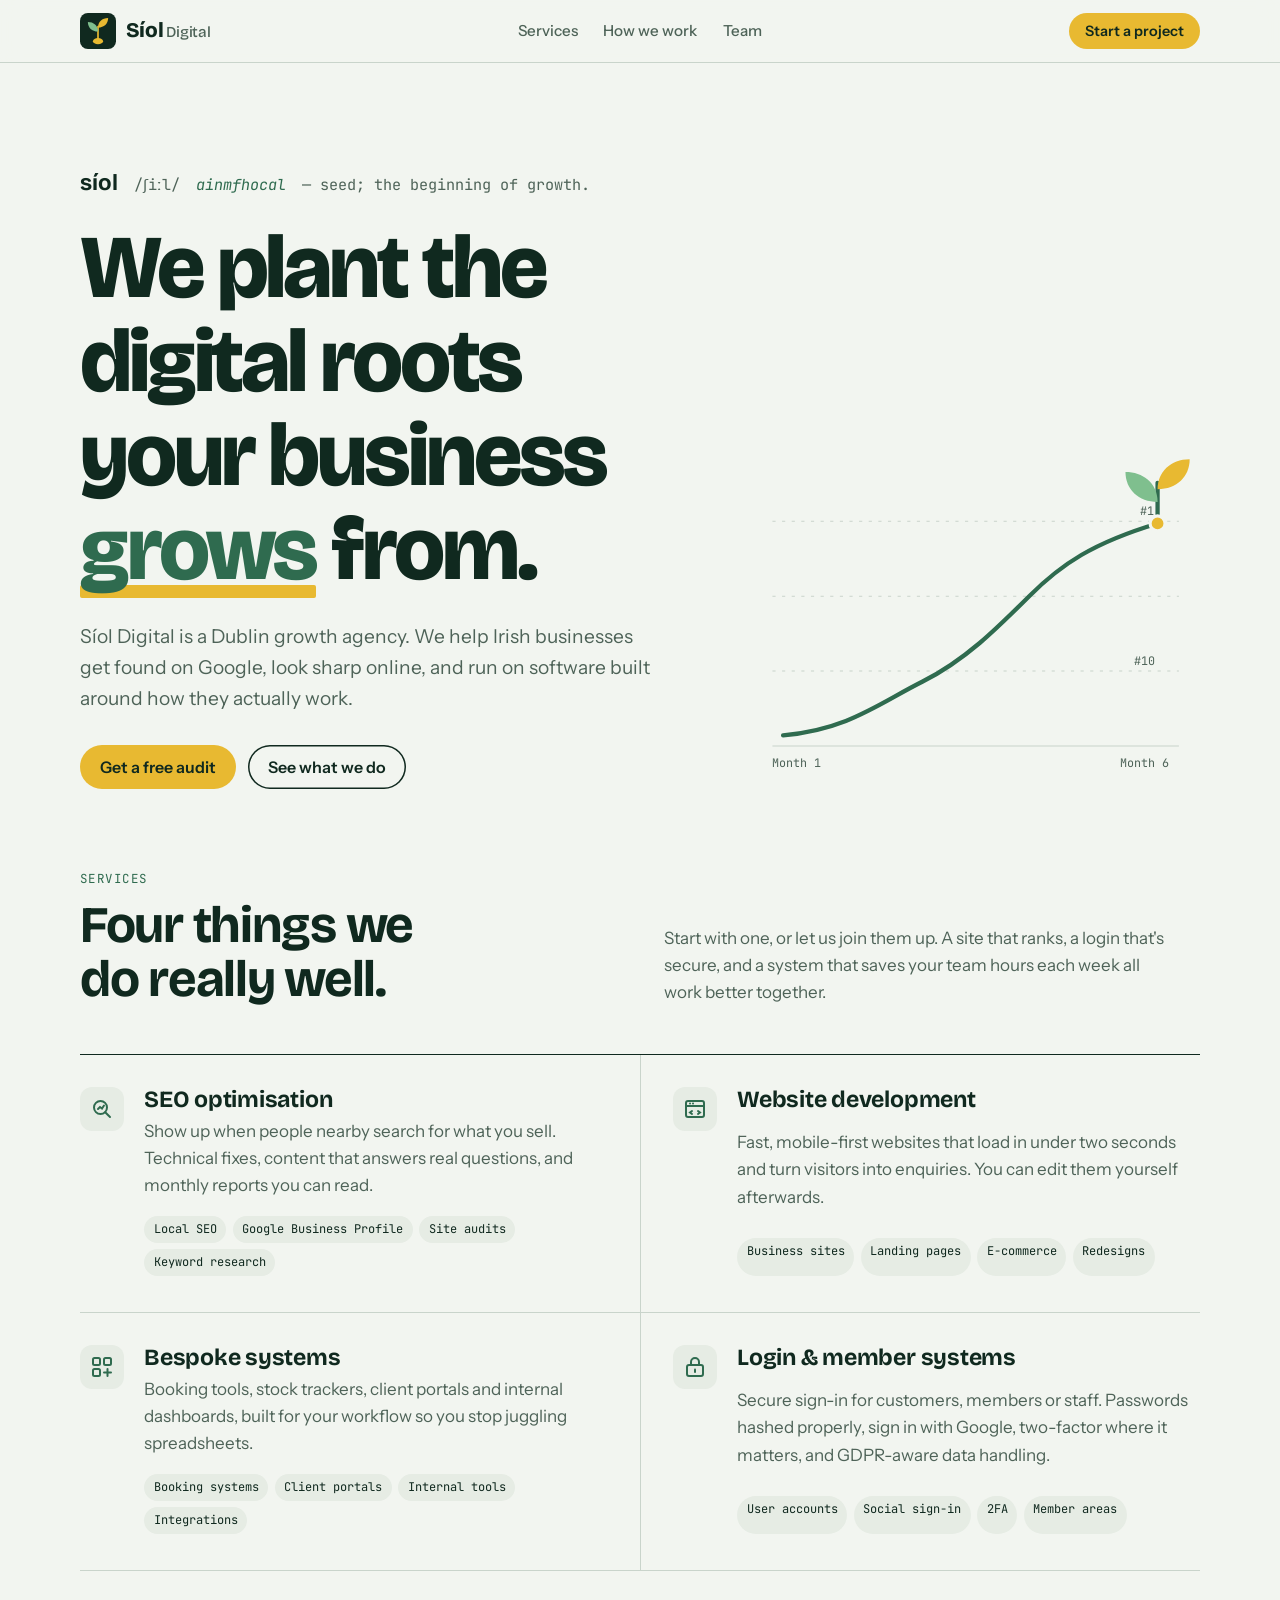
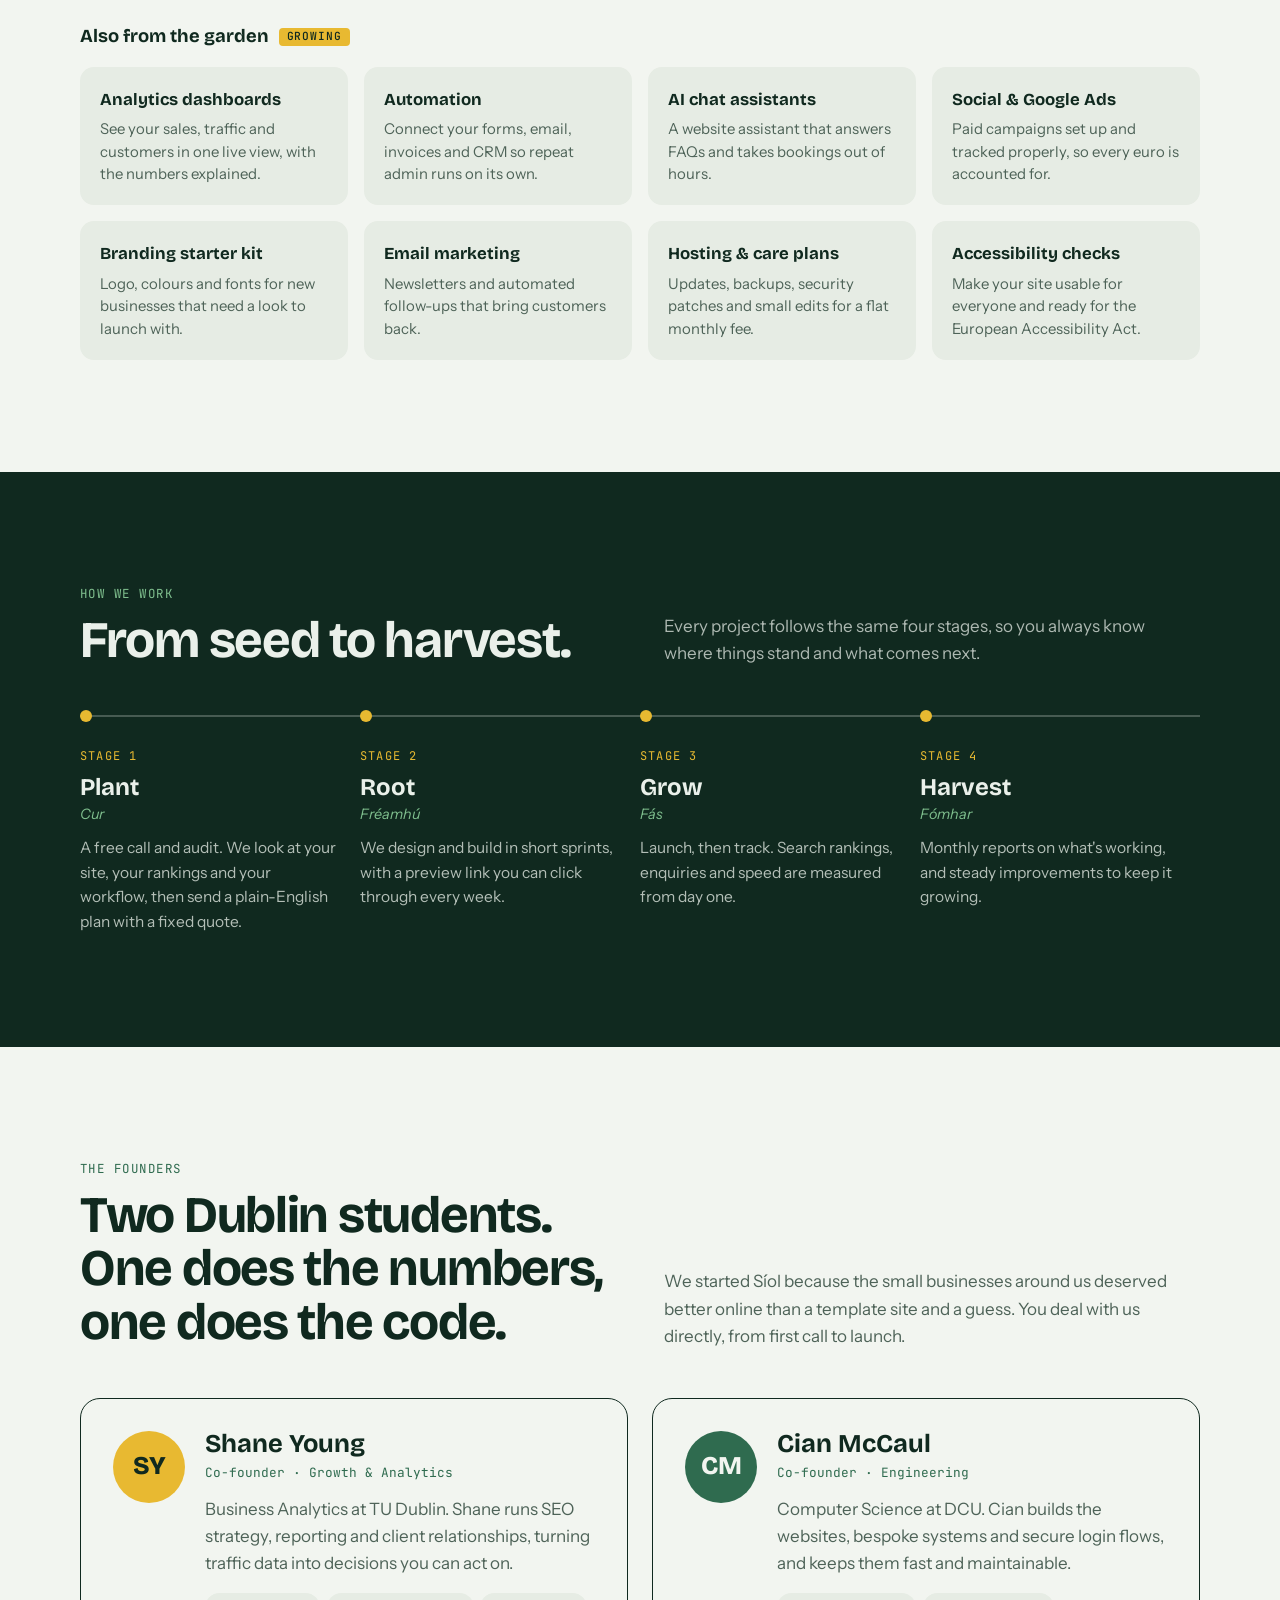
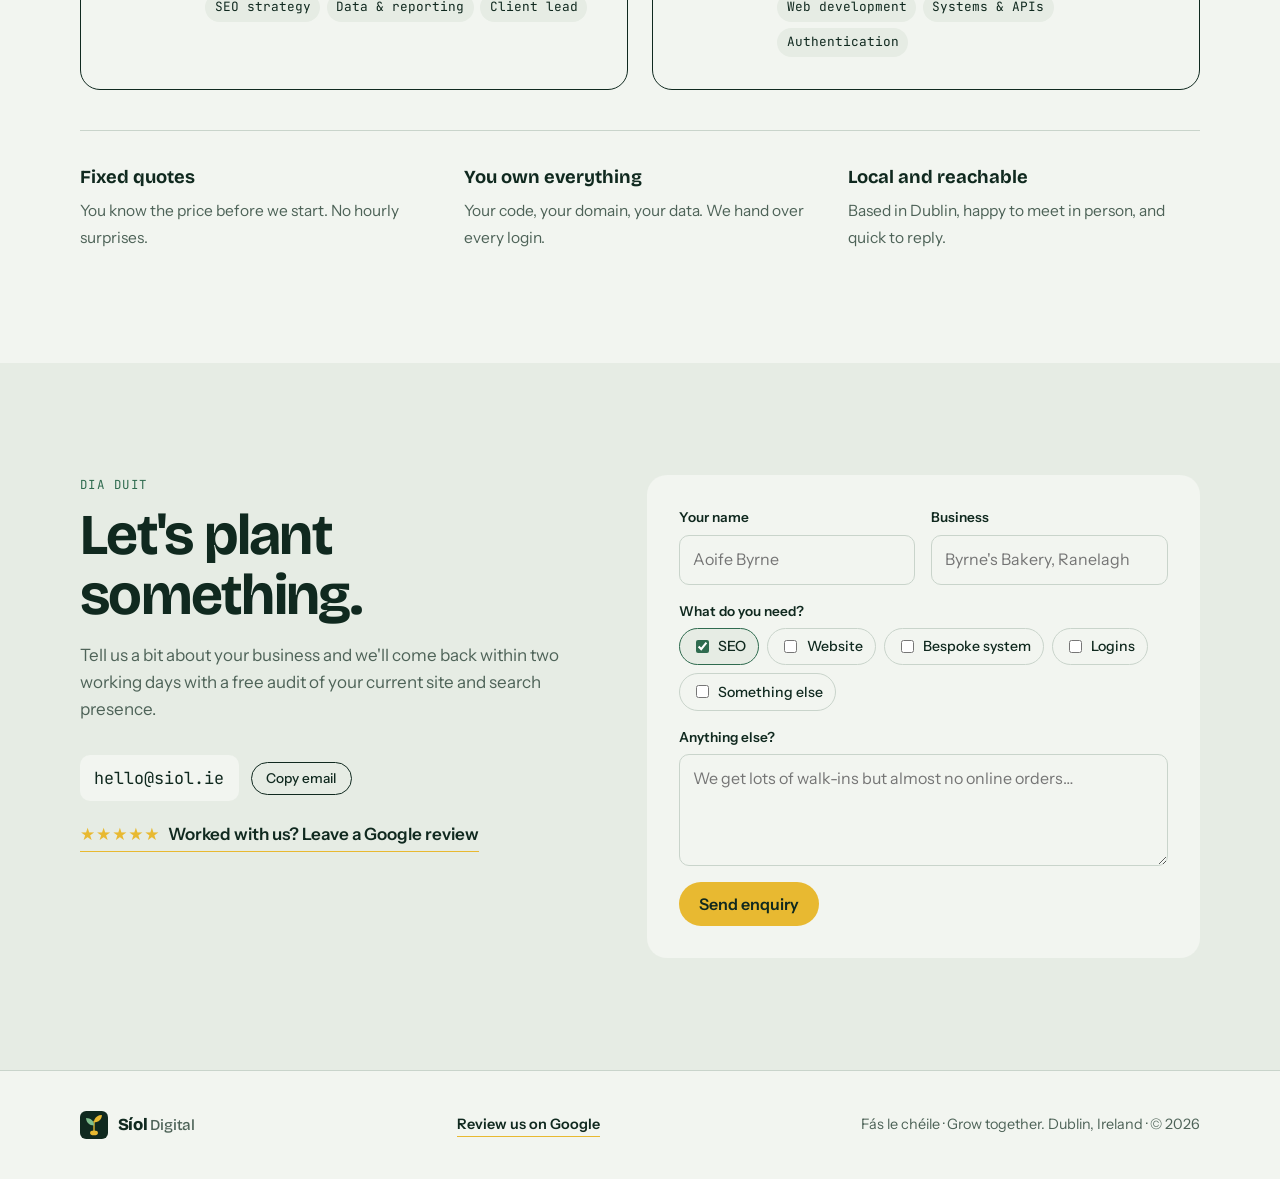
==== index.html @ 613a1ec6 "Add Google review links to contact section and footer Co-Authored-By: Claude Opus 5.5 <noreply@anthr" ====
<!doctype html>
<html lang="en-IE">
<head>
  <meta charset="utf-8">
  <meta name="viewport" content="width=device-width, initial-scale=1, viewport-fit=cover">
  <title>Síol Digital</title>
  <meta name="description" content="Síol Digital: a Dublin digital growth agency for SEO, websites, bespoke systems and secure logins.">
  <link rel="icon" href="images/logo.svg" type="image/svg+xml">
  <link rel="preconnect" href="https://fonts.googleapis.com">
  <link rel="preconnect" href="https://fonts.gstatic.com" crossorigin>
  <link rel="stylesheet" href="https://fonts.googleapis.com/css2?family=Bricolage+Grotesque:opsz,wght@12..96,500;12..96,700;12..96,800&family=Instrument+Sans:wght@400;500;600&family=JetBrains+Mono:wght@400;500&display=swap">
  <link rel="stylesheet" href="styles.css">
</head>
<body>

<svg width="0" height="0" style="position:absolute" aria-hidden="true">
  <defs>
    <symbol id="logo" viewBox="0 0 64 64">
      <rect width="64" height="64" rx="14" fill="#10291F"/>
      <ellipse cx="32" cy="50" rx="9" ry="5.5" fill="#E8B931"/>
      <path d="M32 47 V24" stroke="#E8B931" stroke-width="3" stroke-linecap="round" fill="none"/>
      <path d="M32 33 C21 33 14 26 14 16 C24 16 32 22 32 33 Z" fill="#7FBF8E"/>
      <path d="M32 26 C32 16 39 9 50 9 C50 19 43 26 32 26 Z" fill="#E8B931"/>
    </symbol>
  </defs>
</svg>

<header class="top">
  <div class="wrap nav">
    <a class="brand" href="#top" aria-label="Síol Digital home">
      <svg aria-hidden="true"><use href="#logo"/></svg>
      <span>Síol<small>Digital</small></span>
    </a>
    <ul>
      <li><a href="#services">Services</a></li>
      <li><a href="#process">How we work</a></li>
      <li><a href="#team">Team</a></li>
    </ul>
    <a class="btn btn-gorse" href="#contact">Start a project</a>
  </div>
</header>

<main id="top">
  <section class="hero">
    <div class="wrap hero-grid">
      <div>
        <div class="entry"><b>síol</b><span>/ʃiːl/</span><i>ainmfhocal</i><span>— seed; the beginning of growth.</span></div>
        <h1>We plant the digital roots your business <em>grows</em> from.</h1>
        <p class="lede">Síol Digital is a Dublin growth agency. We help Irish businesses get found on Google, look sharp online, and run on software built around how they actually work.</p>
        <div class="ctas">
          <a class="btn btn-gorse" href="#contact">Get a free audit</a>
          <a class="btn btn-ghost" href="#services">See what we do</a>
        </div>
      </div>
      <svg class="sprout" viewBox="0 0 420 340" role="img" aria-label="A seedling growing out of a rising search-ranking line">
        <g stroke="var(--line)" stroke-width="1">
          <line x1="20" y1="300" x2="400" y2="300"/>
          <line x1="20" y1="230" x2="400" y2="230" stroke-dasharray="3 6"/>
          <line x1="20" y1="160" x2="400" y2="160" stroke-dasharray="3 6"/>
          <line x1="20" y1="90" x2="400" y2="90" stroke-dasharray="3 6"/>
        </g>
        <g font-family="JetBrains Mono, monospace" font-size="11" fill="var(--muted)">
          <text x="20" y="320">Month 1</text>
          <text x="345" y="320">Month 6</text>
          <text x="364" y="84">#1</text>
          <text x="358" y="224">#10</text>
        </g>
        <path class="grow" d="M30 290 C 90 285, 120 260, 160 240 S 230 190, 260 160 S 320 110, 380 92" fill="none" stroke="var(--moss)" stroke-width="4" stroke-linecap="round"/>
        <g transform="translate(380 92)">
          <path d="M0 0 V-38" stroke="var(--moss)" stroke-width="4" stroke-linecap="round"/>
          <path d="M0 -20 C-18 -20 -30 -32 -30 -48 C-14 -48 0 -38 0 -20 Z" fill="var(--leaf)"/>
          <path d="M0 -32 C0 -48 12 -60 30 -60 C30 -44 18 -32 0 -32 Z" fill="var(--gorse)"/>
          <circle r="7" fill="var(--gorse)" stroke="var(--bg)" stroke-width="3"/>
        </g>
      </svg>
    </div>
  </section>

  <section id="services" style="padding-top:0">
    <div class="wrap">
      <div class="section-head">
        <div>
          <div class="eyebrow">Services</div>
          <h2>Four things we do really well.</h2>
        </div>
        <p>Start with one, or let us join them up. A site that ranks, a login that's secure, and a system that saves your team hours each week all work better together.</p>
      </div>

      <div class="core">
        <article class="svc">
          <div class="ico"><svg viewBox="0 0 24 24" fill="none" stroke="currentColor" stroke-width="2" stroke-linecap="round"><circle cx="10.5" cy="10.5" r="6.5"/><path d="M20 20l-4.8-4.8"/><path d="M8 12l2-2 2 1.5 2-3"/></svg></div>
          <h3>SEO optimisation</h3>
          <p>Show up when people nearby search for what you sell. Technical fixes, content that answers real questions, and monthly reports you can read.</p>
          <ul><li>Local SEO</li><li>Google Business Profile</li><li>Site audits</li><li>Keyword research</li></ul>
        </article>
        <article class="svc">
          <div class="ico"><svg viewBox="0 0 24 24" fill="none" stroke="currentColor" stroke-width="2" stroke-linecap="round"><rect x="3" y="4" width="18" height="16" rx="2"/><path d="M3 9h18M7 6.5h.01M10 6.5h.01"/><path d="M9 14l-2 1.5L9 17M15 14l2 1.5-2 1.5"/></svg></div>
          <h3>Website development</h3>
          <p>Fast, mobile-first websites that load in under two seconds and turn visitors into enquiries. You can edit them yourself afterwards.</p>
          <ul><li>Business sites</li><li>Landing pages</li><li>E-commerce</li><li>Redesigns</li></ul>
        </article>
        <article class="svc">
          <div class="ico"><svg viewBox="0 0 24 24" fill="none" stroke="currentColor" stroke-width="2" stroke-linecap="round"><rect x="3" y="3" width="7" height="7" rx="1.5"/><rect x="14" y="3" width="7" height="7" rx="1.5"/><rect x="3" y="14" width="7" height="7" rx="1.5"/><path d="M17.5 14v7M14 17.5h7"/></svg></div>
          <h3>Bespoke systems</h3>
          <p>Booking tools, stock trackers, client portals and internal dashboards, built for your workflow so you stop juggling spreadsheets.</p>
          <ul><li>Booking systems</li><li>Client portals</li><li>Internal tools</li><li>Integrations</li></ul>
        </article>
        <article class="svc">
          <div class="ico"><svg viewBox="0 0 24 24" fill="none" stroke="currentColor" stroke-width="2" stroke-linecap="round"><rect x="4" y="10" width="16" height="11" rx="2"/><path d="M8 10V7a4 4 0 0 1 8 0v3"/><path d="M12 14.5v2.5"/></svg></div>
          <h3>Login &amp; member systems</h3>
          <p>Secure sign-in for customers, members or staff. Passwords hashed properly, sign in with Google, two-factor where it matters, and GDPR-aware data handling.</p>
          <ul><li>User accounts</li><li>Social sign-in</li><li>2FA</li><li>Member areas</li></ul>
        </article>
      </div>

      <div class="extras">
        <h3>Also from the garden <span class="tag">Growing</span></h3>
        <div class="extra-grid">
          <div class="extra"><b>Analytics dashboards</b><span>See your sales, traffic and customers in one live view, with the numbers explained.</span></div>
          <div class="extra"><b>Automation</b><span>Connect your forms, email, invoices and CRM so repeat admin runs on its own.</span></div>
          <div class="extra"><b>AI chat assistants</b><span>A website assistant that answers FAQs and takes bookings out of hours.</span></div>
          <div class="extra"><b>Social &amp; Google Ads</b><span>Paid campaigns set up and tracked properly, so every euro is accounted for.</span></div>
          <div class="extra"><b>Branding starter kit</b><span>Logo, colours and fonts for new businesses that need a look to launch with.</span></div>
          <div class="extra"><b>Email marketing</b><span>Newsletters and automated follow-ups that bring customers back.</span></div>
          <div class="extra"><b>Hosting &amp; care plans</b><span>Updates, backups, security patches and small edits for a flat monthly fee.</span></div>
          <div class="extra"><b>Accessibility checks</b><span>Make your site usable for everyone and ready for the European Accessibility Act.</span></div>
        </div>
      </div>
    </div>
  </section>

  <section id="process" class="band">
    <div class="wrap">
      <div class="section-head">
        <div>
          <div class="eyebrow">How we work</div>
          <h2>From seed to harvest.</h2>
        </div>
        <p>Every project follows the same four stages, so you always know where things stand and what comes next.</p>
      </div>
      <div class="steps">
        <div class="step"><span class="stage">Stage 1</span><h3>Plant</h3><span class="ga">Cur</span><p>A free call and audit. We look at your site, your rankings and your workflow, then send a plain-English plan with a fixed quote.</p></div>
        <div class="step"><span class="stage">Stage 2</span><h3>Root</h3><span class="ga">Fréamhú</span><p>We design and build in short sprints, with a preview link you can click through every week.</p></div>
        <div class="step"><span class="stage">Stage 3</span><h3>Grow</h3><span class="ga">Fás</span><p>Launch, then track. Search rankings, enquiries and speed are measured from day one.</p></div>
        <div class="step"><span class="stage">Stage 4</span><h3>Harvest</h3><span class="ga">Fómhar</span><p>Monthly reports on what's working, and steady improvements to keep it growing.</p></div>
      </div>
    </div>
  </section>

  <section id="team">
    <div class="wrap">
      <div class="section-head">
        <div>
          <div class="eyebrow">The founders</div>
          <h2>Two Dublin students. One does the numbers, one does the code.</h2>
        </div>
        <p>We started Síol because the small businesses around us deserved better online than a template site and a guess. You deal with us directly, from first call to launch.</p>
      </div>
      <div class="team">
        <article class="person">
          <div class="avatar" aria-hidden="true">SY</div>
          <div>
            <h3>Shane Young</h3>
            <div class="role">Co-founder · Growth &amp; Analytics</div>
            <p>Business Analytics at TU Dublin. Shane runs SEO strategy, reporting and client relationships, turning traffic data into decisions you can act on.</p>
            <ul><li>SEO strategy</li><li>Data &amp; reporting</li><li>Client lead</li></ul>
          </div>
        </article>
        <article class="person">
          <div class="avatar" aria-hidden="true">CM</div>
          <div>
            <h3>Cian McCaul</h3>
            <div class="role">Co-founder · Engineering</div>
            <p>Computer Science at DCU. Cian builds the websites, bespoke systems and secure login flows, and keeps them fast and maintainable.</p>
            <ul><li>Web development</li><li>Systems &amp; APIs</li><li>Authentication</li></ul>
          </div>
        </article>
      </div>
      <div class="why">
        <div><b>Fixed quotes</b><span>You know the price before we start. No hourly surprises.</span></div>
        <div><b>You own everything</b><span>Your code, your domain, your data. We hand over every login.</span></div>
        <div><b>Local and reachable</b><span>Based in Dublin, happy to meet in person, and quick to reply.</span></div>
      </div>
    </div>
  </section>

  <section id="contact" class="contact">
    <div class="wrap contact-grid">
      <div>
        <div class="eyebrow">Dia duit</div>
        <h2>Let's plant something.</h2>
        <p class="lede">Tell us a bit about your business and we'll come back within two working days with a free audit of your current site and search presence.</p>
        <div class="mail">
          <code id="email">hello@siol.ie</code>
          <button type="button" id="copy">Copy email</button>
        </div>
        <a class="review-link" href="https://g.page/r/CXowaJ8XsCbJEBM/review" target="_blank" rel="noopener">
          <span class="stars" aria-hidden="true">★★★★★</span> Worked with us? Leave a Google review
        </a>
      </div>
      <form id="enquiry" novalidate>
        <div class="field"><label for="name">Your name</label><input id="name" name="name" autocomplete="name" placeholder="Aoife Byrne"></div>
        <div class="field"><label for="biz">Business</label><input id="biz" name="biz" placeholder="Byrne's Bakery, Ranelagh"></div>
        <div class="field full">
          <label id="needs-label">What do you need?</label>
          <div class="checks" role="group" aria-labelledby="needs-label">
            <label><input type="checkbox" id="n-seo" checked> SEO</label>
            <label><input type="checkbox" id="n-web"> Website</label>
            <label><input type="checkbox" id="n-sys"> Bespoke system</label>
            <label><input type="checkbox" id="n-login"> Logins</label>
            <label><input type="checkbox" id="n-other"> Something else</label>
          </div>
        </div>
        <div class="field full"><label for="msg">Anything else?</label><textarea id="msg" name="msg" placeholder="We get lots of walk-ins but almost no online orders…"></textarea></div>
        <div class="field full"><button class="btn btn-gorse" type="submit" style="justify-self:start">Send enquiry</button></div>
        <p class="form-note" id="note" hidden></p>
      </form>
    </div>
  </section>
</main>

<footer>
  <div class="wrap foot">
    <a class="brand" href="#top"><svg aria-hidden="true"><use href="#logo"/></svg><span>Síol<small>Digital</small></span></a>
    <a class="foot-review" href="https://g.page/r/CXowaJ8XsCbJEBM/review" target="_blank" rel="noopener">Review us on Google</a>
    <span>Fás le chéile · Grow together. Dublin, Ireland · © 2026</span>
  </div>
</footer>

<script src="script.js"></script>
</body>
</html>
---- styles.css ----
/* Layout: a dictionary-entry hero ("síol, n. seed"), then left-aligned bands that grow from seed to harvest. */
:root {
  --bg: #F2F5F0;          /* pale field */
  --surface: #E6ECE4;     /* hedgerow mist */
  --fg: #10291F;          /* bog-oak ink */
  --muted: #4E6358;
  --line: #C9D4CB;
  --moss: #2F6B4F;        /* moss green */
  --gorse: #E8B931;       /* gorse yellow, the accent */
  --gorse-ink: #10291F;   /* text on gorse */
  --leaf: #7FBF8E;
  --band: #10291F;        /* dark band background */
  --band-fg: #EAF0EA;
  --display: "Bricolage Grotesque", "Segoe UI", system-ui, sans-serif;
  --body: "Instrument Sans", "Segoe UI", system-ui, sans-serif;
  --mono: "JetBrains Mono", ui-monospace, Consolas, monospace;
  --max: 72rem;
}
@media (prefers-color-scheme: dark) {
  :root:not([data-theme="light"]) {
    --bg: #0C1B15; --surface: #132820; --fg: #E6EEE7; --muted: #9DB2A5; --line: #24402F;
    --moss: #7FBF8E; --gorse: #EBC24A; --gorse-ink: #10291F; --leaf: #7FBF8E;
    --band: #081410; --band-fg: #E6EEE7; color-scheme: dark;
  }
}
:root[data-theme="dark"] {
  --bg: #0C1B15; --surface: #132820; --fg: #E6EEE7; --muted: #9DB2A5; --line: #24402F;
  --moss: #7FBF8E; --gorse: #EBC24A; --gorse-ink: #10291F; --leaf: #7FBF8E;
  --band: #081410; --band-fg: #E6EEE7; color-scheme: dark;
}

* { box-sizing: border-box; }
body { margin: 0; }
img { max-width: 100%; }
[hidden] { display: none !important; }
html { scroll-behavior: smooth; }
@media (prefers-reduced-motion: reduce) { html { scroll-behavior: auto; } *, *::before, *::after { animation: none !important; transition: none !important; } }
body { background: var(--bg); color: var(--fg); font-family: var(--body); font-size: 1.0625rem; line-height: 1.6; }
a { color: inherit; }
:focus-visible { outline: 3px solid var(--gorse); outline-offset: 3px; border-radius: 4px; }
h1, h2, h3 { font-family: var(--display); line-height: 1.05; text-wrap: balance; margin: 0; }
p { margin: 0; }

.wrap { max-width: var(--max); margin: 0 auto; padding-left: max(16px, env(safe-area-inset-left, 0px)); padding-right: max(16px, env(safe-area-inset-right, 0px)); }
.eyebrow { font-family: var(--mono); font-size: .78rem; letter-spacing: .12em; text-transform: uppercase; color: var(--moss); }
section { padding-block: clamp(4rem, 9vw, 7rem); }

/* Nav */
header.top { position: sticky; top: env(safe-area-inset-top, 0px); z-index: 10; background: color-mix(in srgb, var(--bg) 88%, transparent); backdrop-filter: blur(10px); border-bottom: 1px solid var(--line); }
.nav { display: flex; align-items: center; justify-content: space-between; gap: 1rem; padding-block: .8rem; }
.brand { display: flex; align-items: center; gap: .6rem; text-decoration: none; font-family: var(--display); font-weight: 800; font-size: 1.3rem; letter-spacing: -.01em; }
.brand svg { width: 36px; height: 36px; flex: none; }
.brand span small { font-weight: 500; color: var(--muted); font-size: .95rem; margin-left: .15rem; }
.nav ul { display: flex; gap: 1.6rem; list-style: none; margin: 0; padding: 0; font-weight: 500; font-size: .95rem; }
.nav ul a { text-decoration: none; color: var(--muted); }
.nav ul a:hover { color: var(--fg); }
.btn { display: inline-flex; align-items: center; gap: .5rem; padding: .75rem 1.25rem; border-radius: 999px; font-weight: 600; text-decoration: none; border: 0; cursor: pointer; font: 600 1rem var(--body); transition: transform .15s ease; }
.btn:hover { transform: translateY(-2px); }
.btn-gorse { background: var(--gorse); color: var(--gorse-ink); }
.btn-ghost { background: transparent; color: var(--fg); box-shadow: inset 0 0 0 1.5px var(--fg); }
.nav .btn { padding: .55rem 1rem; font-size: .9rem; }
@media (max-width: 760px) { .nav ul { display: none; } }

/* Hero */
.hero { padding-block: clamp(3.5rem, 8vw, 6.5rem) clamp(3rem, 7vw, 5rem); }
.hero-grid { display: grid; grid-template-columns: 1.35fr 1fr; gap: clamp(2rem, 5vw, 4rem); align-items: end; }
.entry { font-family: var(--mono); font-size: .95rem; color: var(--muted); display: flex; flex-wrap: wrap; gap: .4rem 1rem; align-items: baseline; margin-bottom: 1.25rem; }
.entry b { font-family: var(--display); font-size: 1.4rem; color: var(--fg); font-weight: 700; }
.entry i { color: var(--moss); }
.hero h1 { font-size: clamp(2.8rem, 7.5vw, 5.6rem); font-weight: 800; letter-spacing: -.035em; }
.hero h1 em { font-style: normal; color: var(--moss); position: relative; white-space: nowrap; }
.hero h1 em::after { content: ""; position: absolute; left: 0; right: 0; bottom: .06em; height: .14em; background: var(--gorse); z-index: -1; border-radius: 2px; }
.hero .lede { margin-top: 1.5rem; max-width: 36rem; font-size: 1.2rem; color: var(--muted); }
.hero .ctas { display: flex; flex-wrap: wrap; gap: .75rem; margin-top: 2rem; }
.sprout { width: 100%; max-width: 100%; height: auto; }
.sprout .grow { stroke-dasharray: 600; stroke-dashoffset: 0; animation: draw 2.2s ease-out both; }
@keyframes draw { from { stroke-dashoffset: 600; } }
@media (max-width: 860px) { .hero-grid { grid-template-columns: 1fr; } .sprout { max-width: 420px; } }

/* Services */
.section-head { display: grid; grid-template-columns: 1fr 1fr; gap: 1.5rem 3rem; align-items: end; margin-bottom: 3rem; }
.section-head h2 { font-size: clamp(2rem, 4.5vw, 3.2rem); letter-spacing: -.025em; margin-top: .6rem; }
.section-head p { color: var(--muted); max-width: 32rem; }
@media (max-width: 760px) { .section-head { grid-template-columns: 1fr; } }

.core { display: grid; grid-template-columns: repeat(2, minmax(0, 1fr)); border-top: 1.5px solid var(--fg); }
.svc { padding: 2rem 2rem 2.25rem 0; border-bottom: 1px solid var(--line); display: grid; grid-template-columns: auto 1fr; gap: .4rem 1.25rem; min-width: 0; }
.svc:nth-child(even) { padding-left: 2rem; padding-right: 0; border-left: 1px solid var(--line); }
.svc .ico { grid-row: span 3; width: 44px; height: 44px; border-radius: 12px; background: var(--surface); display: grid; place-items: center; color: var(--moss); }
.svc .ico svg { width: 24px; height: 24px; }
.svc h3 { font-size: 1.45rem; font-weight: 700; letter-spacing: -.01em; }
.svc p { color: var(--muted); }
.svc ul { list-style: none; padding: 0; margin: .6rem 0 0; display: flex; flex-wrap: wrap; gap: .4rem; }
.svc li { font-family: var(--mono); font-size: .75rem; padding: .25rem .6rem; border-radius: 999px; background: var(--surface); color: var(--fg); }
@media (max-width: 760px) { .core { grid-template-columns: 1fr; } .svc, .svc:nth-child(even) { padding: 1.75rem 0; border-left: 0; } }

.extras { margin-top: 3.5rem; }
.extras h3 { font-size: 1.15rem; font-weight: 700; margin-bottom: 1.25rem; display: flex; align-items: center; gap: .6rem; }
.extras h3 .tag { font-family: var(--mono); font-size: .7rem; font-weight: 500; letter-spacing: .08em; text-transform: uppercase; background: var(--gorse); color: var(--gorse-ink); padding: .2rem .5rem; border-radius: 4px; }
.extra-grid { display: grid; grid-template-columns: repeat(4, minmax(0, 1fr)); gap: 1rem; }
.extra { background: var(--surface); border-radius: 14px; padding: 1.25rem; min-width: 0; }
.extra b { display: block; font-family: var(--display); font-size: 1.05rem; margin-bottom: .3rem; }
.extra span { color: var(--muted); font-size: .93rem; line-height: 1.5; display: block; }
@media (max-width: 960px) { .extra-grid { grid-template-columns: repeat(2, minmax(0, 1fr)); } }
@media (max-width: 480px) { .extra-grid { grid-template-columns: 1fr; } }

/* Process band */
.band { background: var(--band); color: var(--band-fg); }
.band .eyebrow { color: var(--leaf); }
.band .section-head p { color: color-mix(in srgb, var(--band-fg) 72%, transparent); }
.steps { display: grid; grid-template-columns: repeat(4, minmax(0, 1fr)); gap: 0; counter-reset: s; }
.step { padding: 1.5rem 1.5rem 0 0; border-top: 2px solid color-mix(in srgb, var(--band-fg) 25%, transparent); position: relative; min-width: 0; }
.step::before { content: ""; position: absolute; top: -7px; left: 0; width: 12px; height: 12px; border-radius: 50%; background: var(--gorse); }
.step .stage { font-family: var(--mono); font-size: .75rem; letter-spacing: .1em; text-transform: uppercase; color: var(--gorse); }
.step h3 { font-size: 1.5rem; margin: .4rem 0 .2rem; }
.step .ga { font-style: italic; color: var(--leaf); font-size: .9rem; display: block; margin-bottom: .6rem; }
.step p { color: color-mix(in srgb, var(--band-fg) 75%, transparent); font-size: .97rem; }
@media (max-width: 860px) { .steps { grid-template-columns: repeat(2, minmax(0, 1fr)); row-gap: 2.5rem; } }
@media (max-width: 480px) { .steps { grid-template-columns: 1fr; } }

/* Team */
.team { display: grid; grid-template-columns: repeat(2, minmax(0, 1fr)); gap: 1.5rem; }
.person { border: 1.5px solid var(--fg); border-radius: 20px; padding: 2rem; display: grid; grid-template-columns: auto 1fr; gap: 1.25rem; align-items: start; min-width: 0; }
.avatar { width: 72px; height: 72px; border-radius: 50%; display: grid; place-items: center; font-family: var(--display); font-weight: 800; font-size: 1.6rem; background: var(--gorse); color: var(--gorse-ink); }
.person:nth-child(2) .avatar { background: var(--moss); color: var(--bg); }
.person h3 { font-size: 1.6rem; }
.person .role { font-family: var(--mono); font-size: .8rem; color: var(--moss); margin: .3rem 0 .8rem; }
.person p { color: var(--muted); }
.person ul { list-style: none; padding: 0; margin: 1rem 0 0; display: flex; flex-wrap: wrap; gap: .4rem; }
.person li { font-size: .8rem; font-family: var(--mono); padding: .25rem .6rem; border-radius: 999px; background: var(--surface); }
.why { margin-top: 2.5rem; display: grid; grid-template-columns: repeat(3, minmax(0, 1fr)); gap: 2rem; padding-top: 2rem; border-top: 1px solid var(--line); }
.why b { font-family: var(--display); font-size: 1.15rem; display: block; margin-bottom: .3rem; }
.why span { color: var(--muted); font-size: .97rem; }
@media (max-width: 760px) { .team, .why { grid-template-columns: 1fr; } .person { grid-template-columns: 1fr; } }

/* Contact */
.contact { background: var(--surface); }
.contact-grid { display: grid; grid-template-columns: 1fr 1.1fr; gap: clamp(2rem, 5vw, 4rem); }
.contact h2 { font-size: clamp(2.2rem, 5vw, 3.6rem); letter-spacing: -.03em; margin-top: .6rem; }
.contact .lede { color: var(--muted); margin-top: 1rem; max-width: 30rem; }
.mail { margin-top: 2rem; display: flex; flex-wrap: wrap; align-items: center; gap: .75rem; }
.mail code { font-family: var(--mono); font-size: 1.05rem; background: var(--bg); padding: .6rem .9rem; border-radius: 10px; user-select: all; }
.mail button { font: 500 .85rem var(--body); background: none; border: 1.5px solid var(--fg); color: var(--fg); border-radius: 999px; padding: .45rem .9rem; cursor: pointer; }
.review-link { display: inline-flex; align-items: center; gap: .5rem; margin-top: 1.25rem; font-weight: 600; text-decoration: none; color: var(--fg); border-bottom: 1.5px solid var(--gorse); padding-bottom: .15rem; }
.review-link:hover { color: var(--moss); }
.review-link .stars { color: var(--gorse); letter-spacing: .05em; }
form { display: grid; grid-template-columns: 1fr 1fr; gap: 1rem; background: var(--bg); padding: clamp(1.25rem, 3vw, 2rem); border-radius: 20px; }
.field { display: grid; gap: .35rem; min-width: 0; }
.field.full { grid-column: 1 / -1; }
label { font-size: .85rem; font-weight: 600; }
input, select, textarea { font: inherit; font-size: 1rem; color: var(--fg); background: var(--bg); border: 1.5px solid var(--line); border-radius: 10px; padding: .7rem .8rem; width: 100%; }
input:focus, select:focus, textarea:focus { border-color: var(--moss); outline: none; }
textarea { min-height: 7rem; resize: vertical; }
.checks { display: flex; flex-wrap: wrap; gap: .5rem; }
.checks label { font-weight: 500; display: inline-flex; align-items: center; gap: .4rem; padding: .4rem .75rem; border-radius: 999px; border: 1.5px solid var(--line); cursor: pointer; font-size: .88rem; }
.checks input { width: auto; accent-color: var(--moss); }
.checks label:has(input:checked) { border-color: var(--moss); background: var(--surface); }
.form-note { grid-column: 1 / -1; font-size: .9rem; color: var(--moss); font-weight: 500; }
@media (max-width: 860px) { .contact-grid { grid-template-columns: 1fr; } }
@media (max-width: 480px) { form { grid-template-columns: 1fr; } }

footer { padding-block: 2.5rem; border-top: 1px solid var(--line); font-size: .9rem; color: var(--muted); }
.foot { display: flex; flex-wrap: wrap; justify-content: space-between; gap: 1rem; align-items: center; }
.foot .brand { font-size: 1.05rem; color: var(--fg); }
.foot .brand svg { width: 28px; height: 28px; }
.foot-review { color: var(--fg); font-weight: 600; text-decoration: none; border-bottom: 1.5px solid var(--gorse); }
.foot-review:hover { color: var(--moss); }
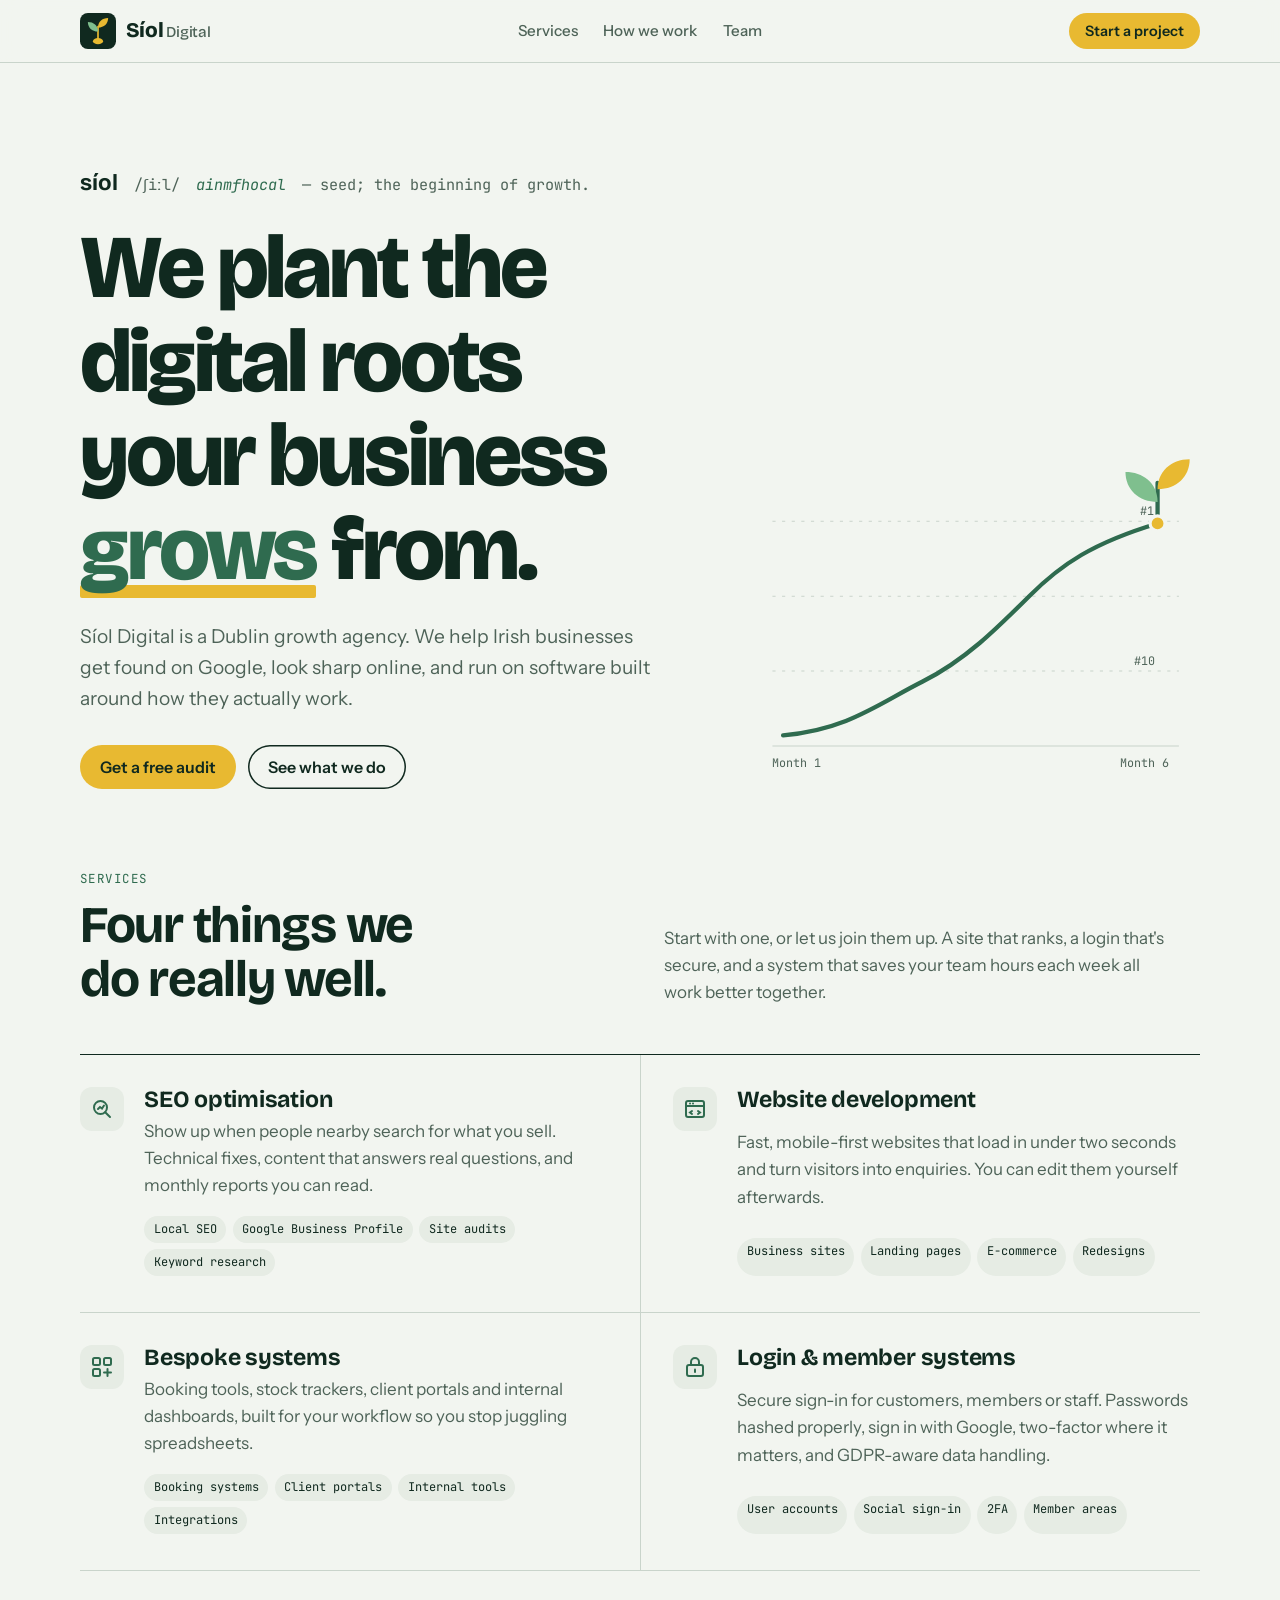
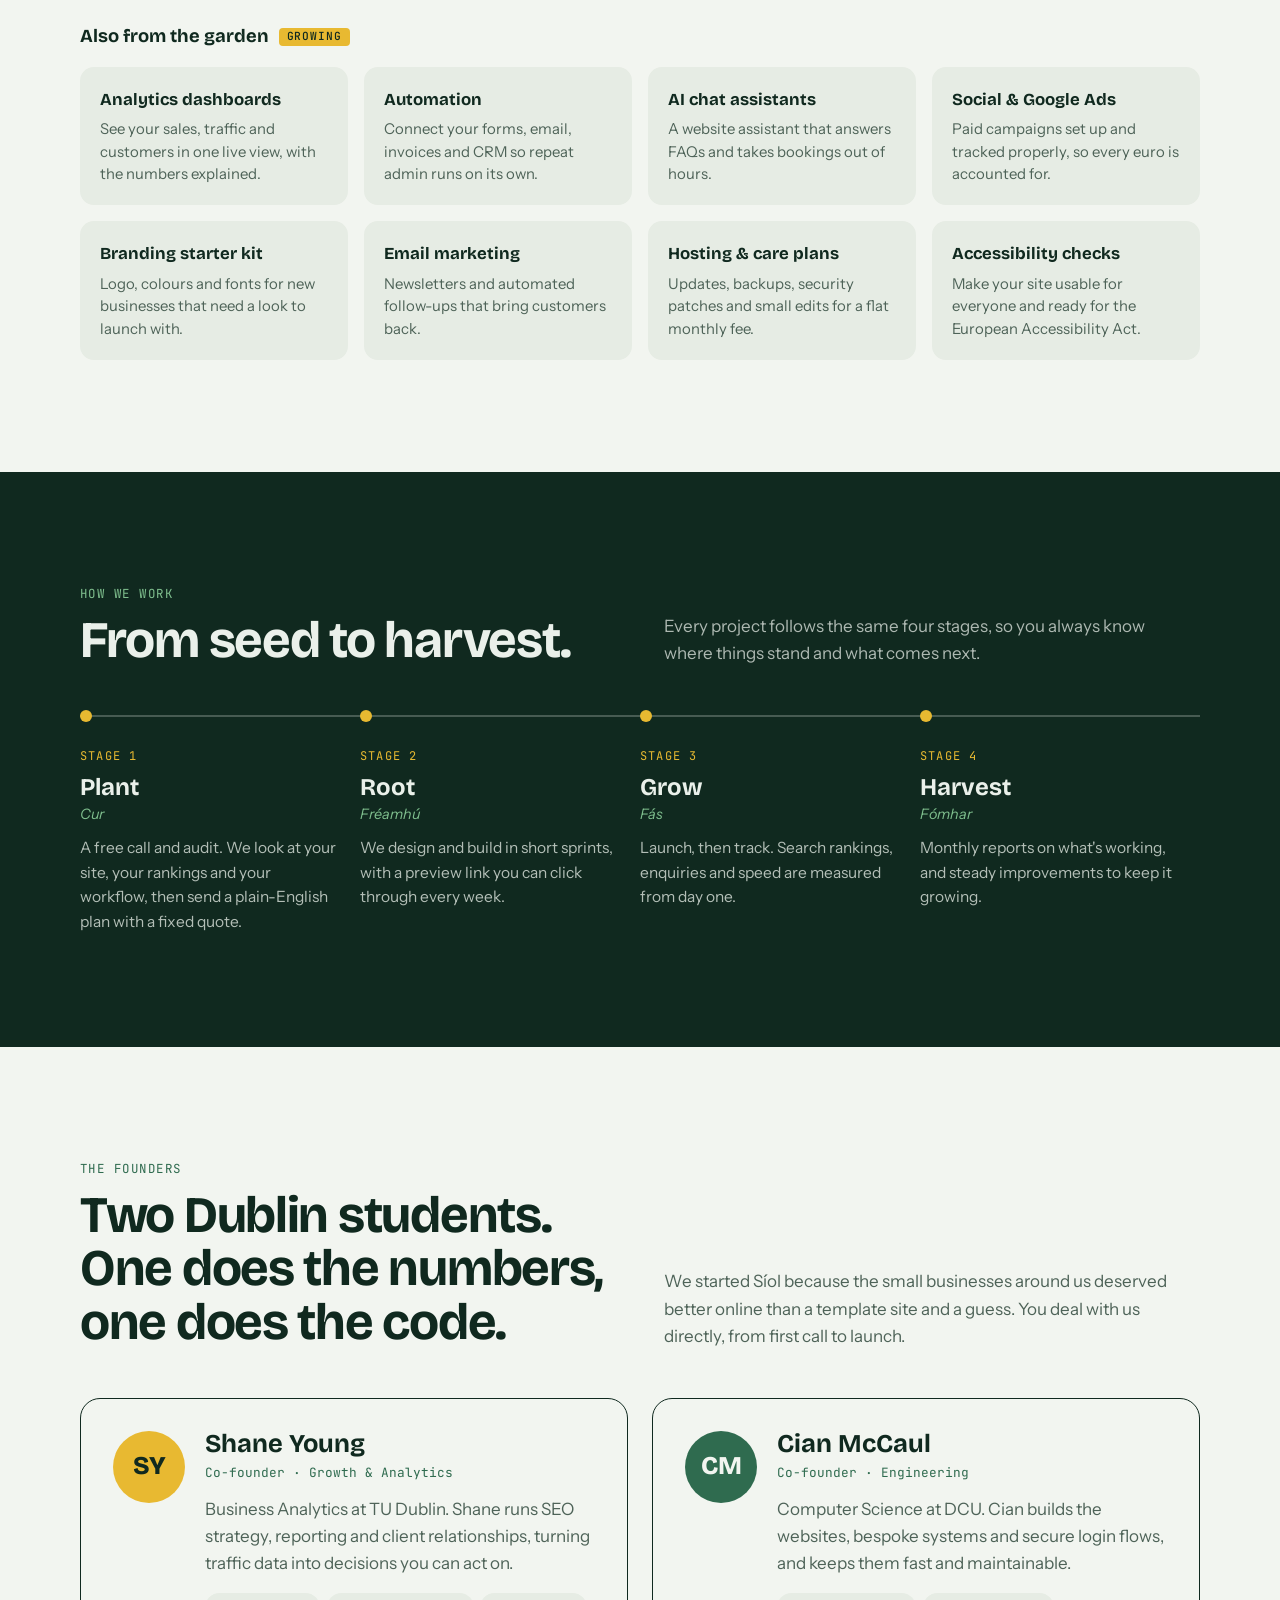
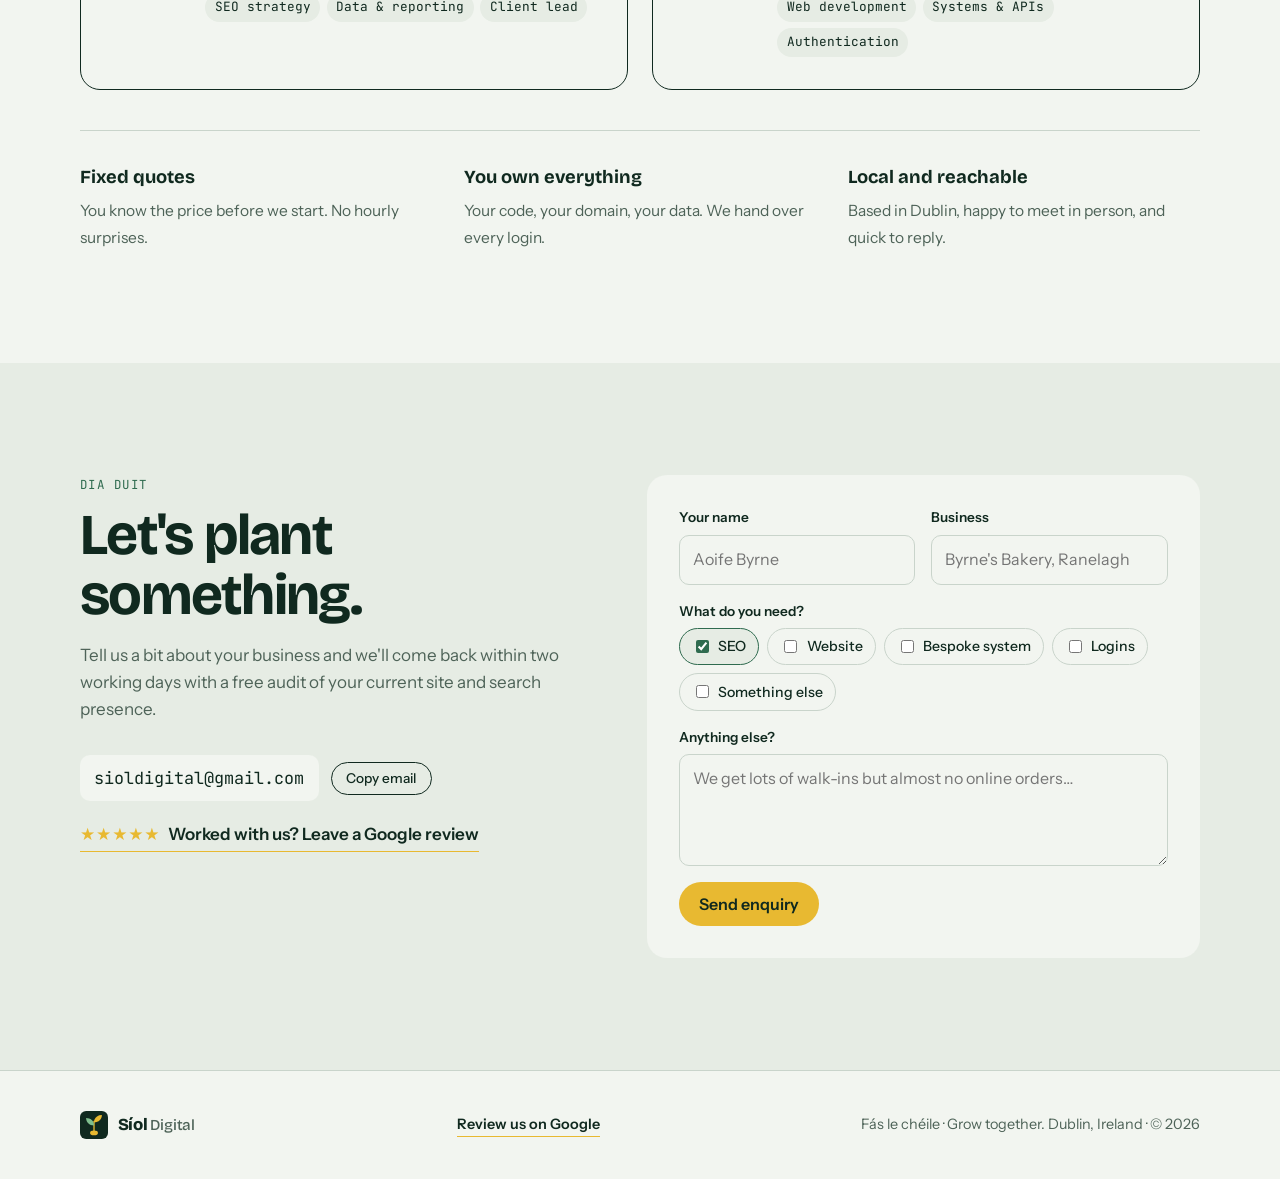
==== commit 6d73099d: "Use sioldigital@gmail.com as contact email Co-Authored-By: Claude Opus 5.5 <noreply@anthropic.com>" ====
--- a/index.html
+++ b/index.html
@@ -191,7 +191,7 @@
         <h2>Let's plant something.</h2>
         <p class="lede">Tell us a bit about your business and we'll come back within two working days with a free audit of your current site and search presence.</p>
         <div class="mail">
-          <code id="email">hello@siol.ie</code>
+          <code id="email">sioldigital@gmail.com</code>
           <button type="button" id="copy">Copy email</button>
         </div>
         <a class="review-link" href="https://g.page/r/CXowaJ8XsCbJEBM/review" target="_blank" rel="noopener">
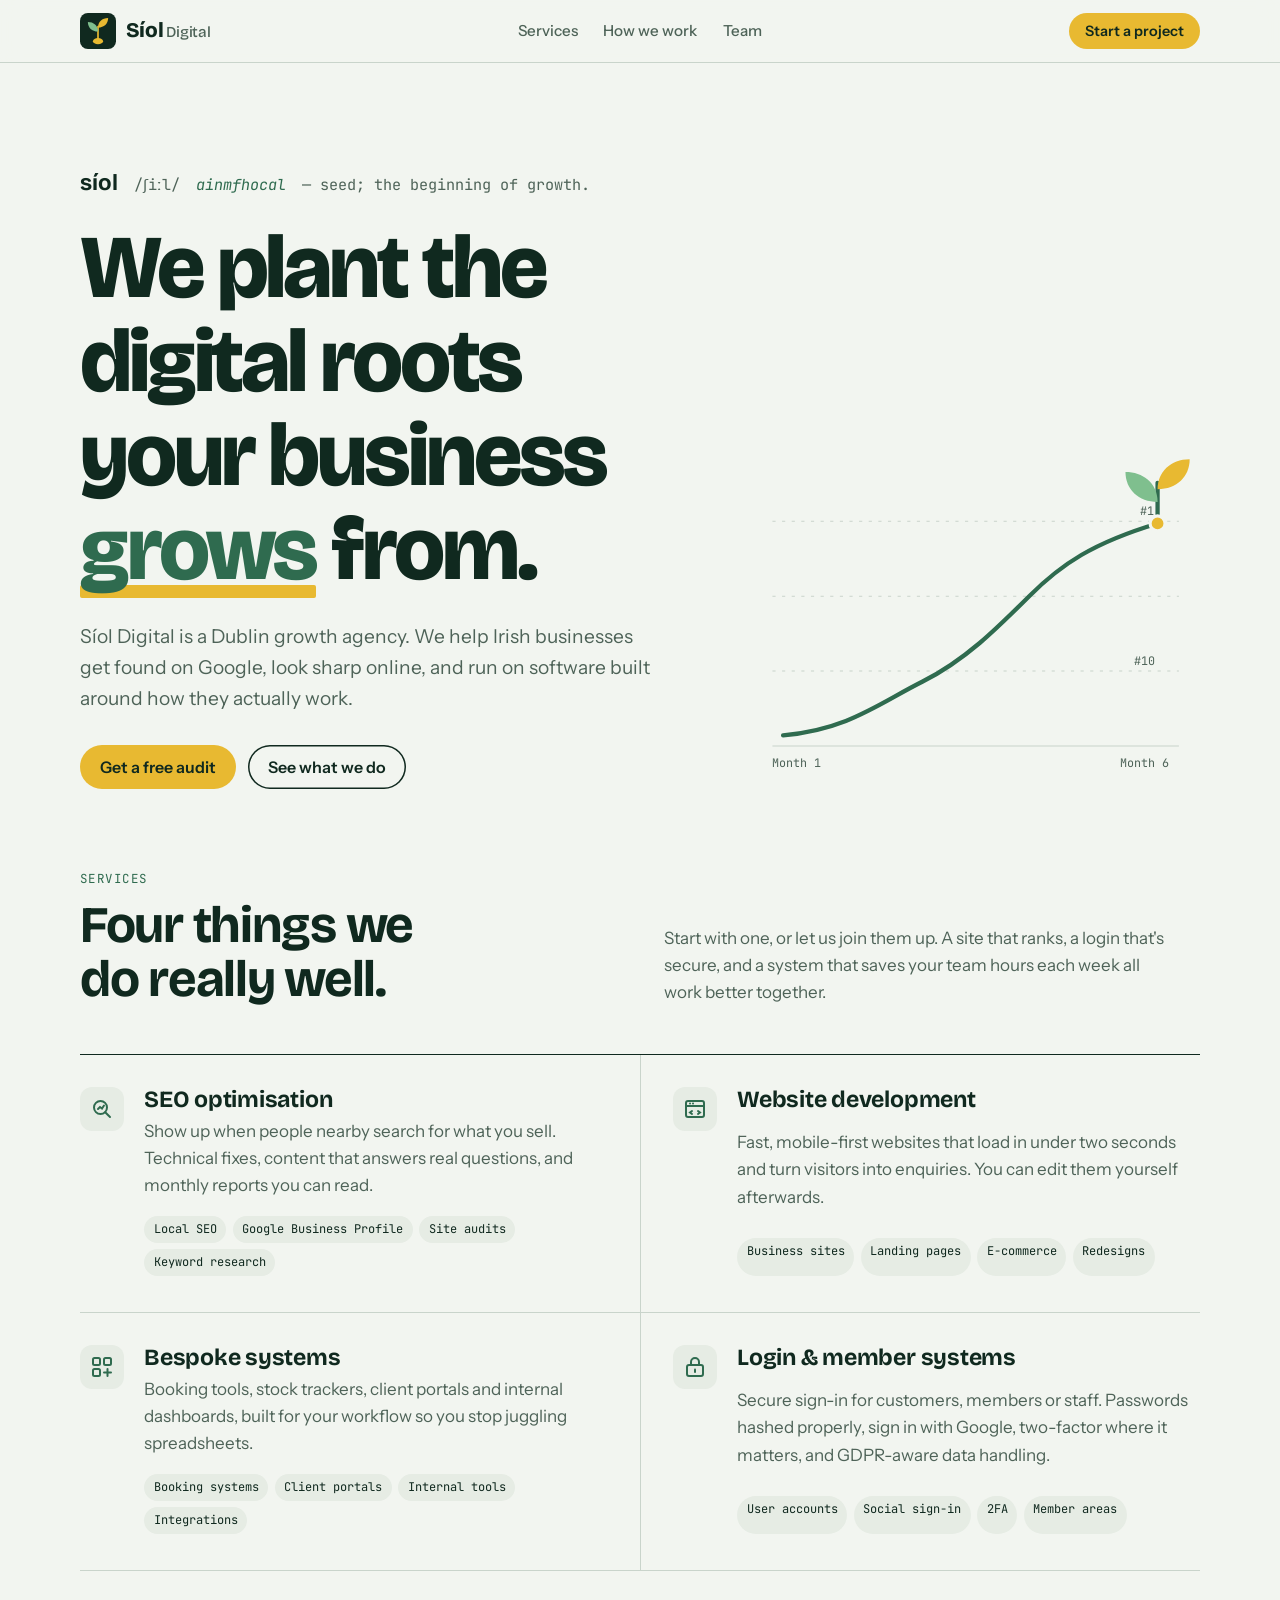
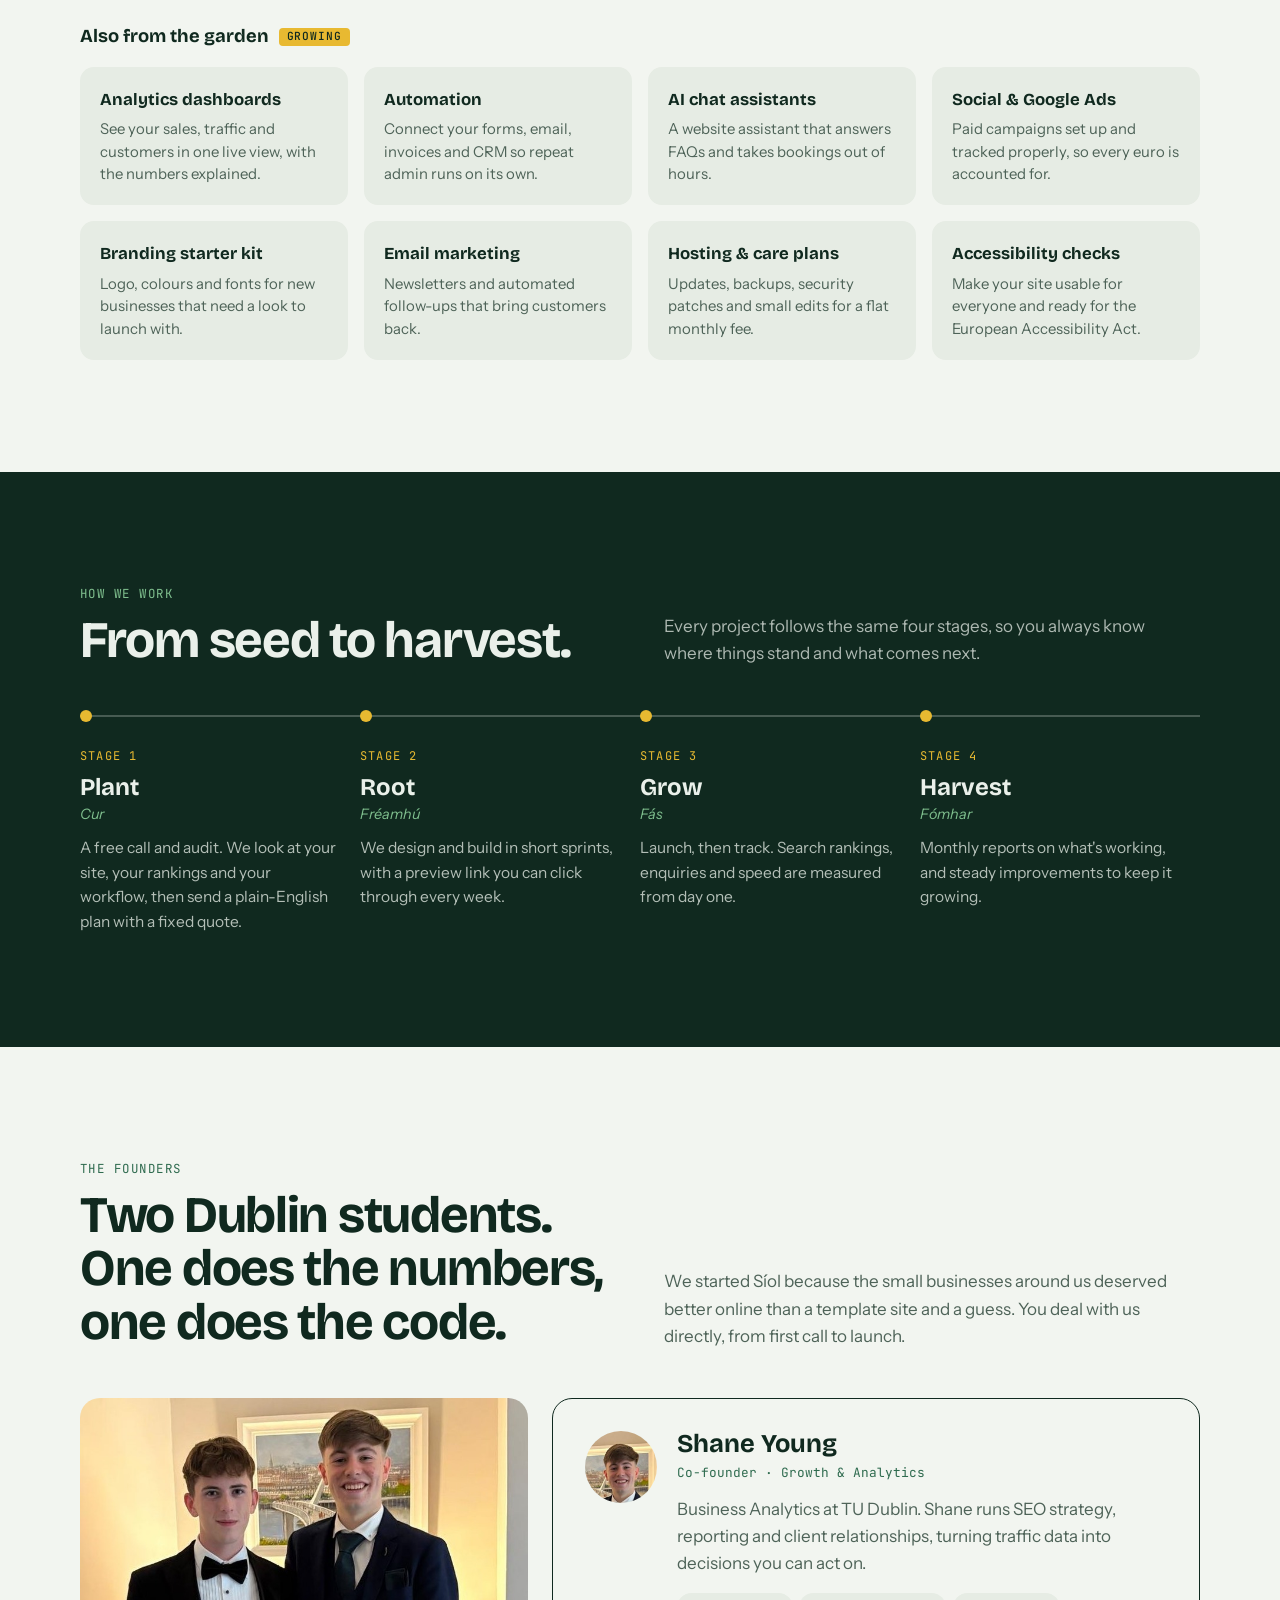
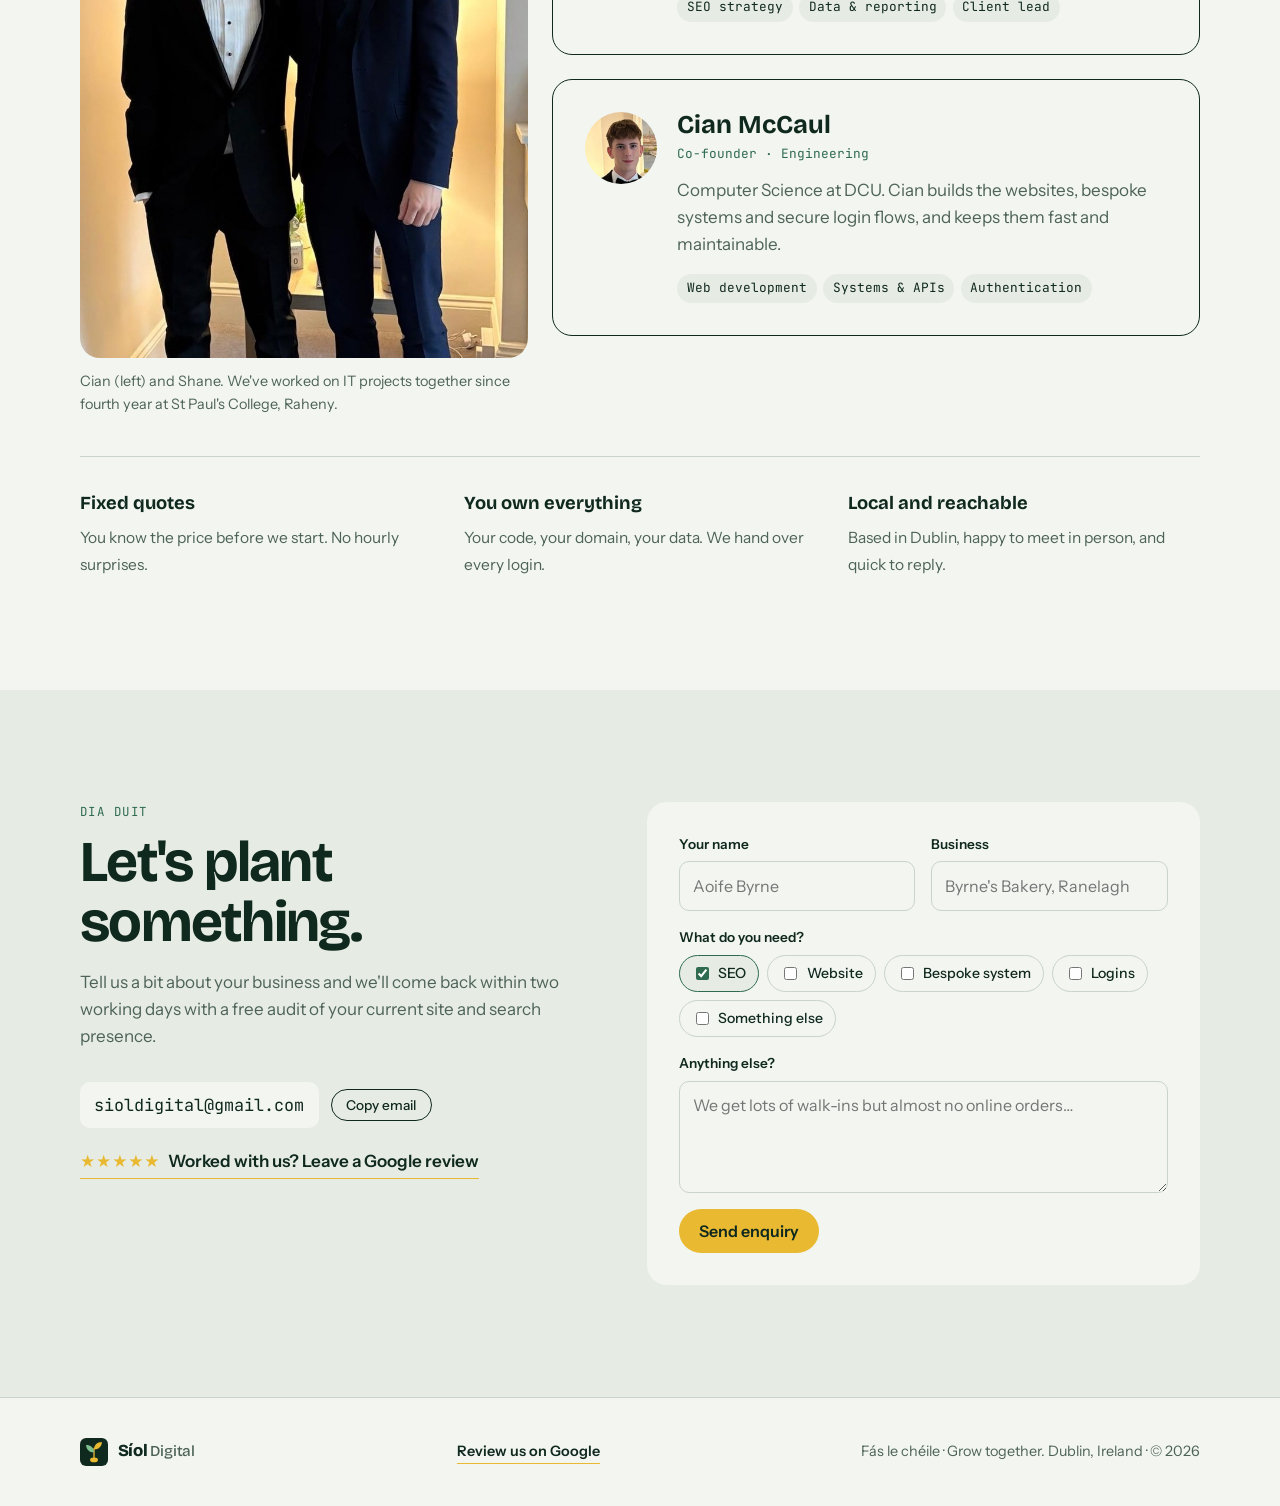
==== commit bf3bf842: "Add founders photo and headshots to team section Co-Authored-By: Claude Opus 5.5 <noreply@anthropic." ====
--- a/index.html
+++ b/index.html
@@ -156,9 +156,14 @@
         </div>
         <p>We started Síol because the small businesses around us deserved better online than a template site and a guess. You deal with us directly, from first call to launch.</p>
       </div>
+      <div class="team-grid">
+      <figure class="team-photo">
+        <img src="images/team.jpg" width="760" height="950" alt="Cian McCaul and Shane Young, co-founders of Síol Digital" loading="lazy">
+        <figcaption>Cian (left) and Shane. We've worked on IT projects together since fourth year at St Paul's College, Raheny.</figcaption>
+      </figure>
       <div class="team">
         <article class="person">
-          <div class="avatar" aria-hidden="true">SY</div>
+          <div class="avatar"><img src="images/shane.jpg" width="250" height="250" alt="Shane Young"></div>
           <div>
             <h3>Shane Young</h3>
             <div class="role">Co-founder · Growth &amp; Analytics</div>
@@ -167,7 +172,7 @@
           </div>
         </article>
         <article class="person">
-          <div class="avatar" aria-hidden="true">CM</div>
+          <div class="avatar"><img src="images/cian.jpg" width="250" height="250" alt="Cian McCaul"></div>
           <div>
             <h3>Cian McCaul</h3>
             <div class="role">Co-founder · Engineering</div>
@@ -175,6 +180,7 @@
             <ul><li>Web development</li><li>Systems &amp; APIs</li><li>Authentication</li></ul>
           </div>
         </article>
+      </div>
       </div>
       <div class="why">
         <div><b>Fixed quotes</b><span>You know the price before we start. No hourly surprises.</span></div>
--- a/styles.css
+++ b/styles.css
@@ -123,6 +123,13 @@
 .person { border: 1.5px solid var(--fg); border-radius: 20px; padding: 2rem; display: grid; grid-template-columns: auto 1fr; gap: 1.25rem; align-items: start; min-width: 0; }
 .avatar { width: 72px; height: 72px; border-radius: 50%; display: grid; place-items: center; font-family: var(--display); font-weight: 800; font-size: 1.6rem; background: var(--gorse); color: var(--gorse-ink); }
 .person:nth-child(2) .avatar { background: var(--moss); color: var(--bg); }
+.avatar { overflow: hidden; }
+.avatar img { width: 100%; height: 100%; object-fit: cover; display: block; }
+.team-grid { display: grid; grid-template-columns: minmax(0, .9fr) minmax(0, 1.3fr); gap: 1.5rem; align-items: start; }
+.team-grid .team { grid-template-columns: 1fr; }
+.team-photo { margin: 0; min-width: 0; }
+.team-photo img { display: block; width: 100%; height: auto; aspect-ratio: 4 / 5; object-fit: cover; border-radius: 20px; }
+.team-photo figcaption { margin-top: .75rem; font-size: .9rem; color: var(--muted); }
 .person h3 { font-size: 1.6rem; }
 .person .role { font-family: var(--mono); font-size: .8rem; color: var(--moss); margin: .3rem 0 .8rem; }
 .person p { color: var(--muted); }
@@ -131,7 +138,7 @@
 .why { margin-top: 2.5rem; display: grid; grid-template-columns: repeat(3, minmax(0, 1fr)); gap: 2rem; padding-top: 2rem; border-top: 1px solid var(--line); }
 .why b { font-family: var(--display); font-size: 1.15rem; display: block; margin-bottom: .3rem; }
 .why span { color: var(--muted); font-size: .97rem; }
-@media (max-width: 760px) { .team, .why { grid-template-columns: 1fr; } .person { grid-template-columns: 1fr; } }
+@media (max-width: 760px) { .team, .why, .team-grid { grid-template-columns: 1fr; } .person { grid-template-columns: 1fr; } .team-photo { max-width: 420px; } }
 
 /* Contact */
 .contact { background: var(--surface); }
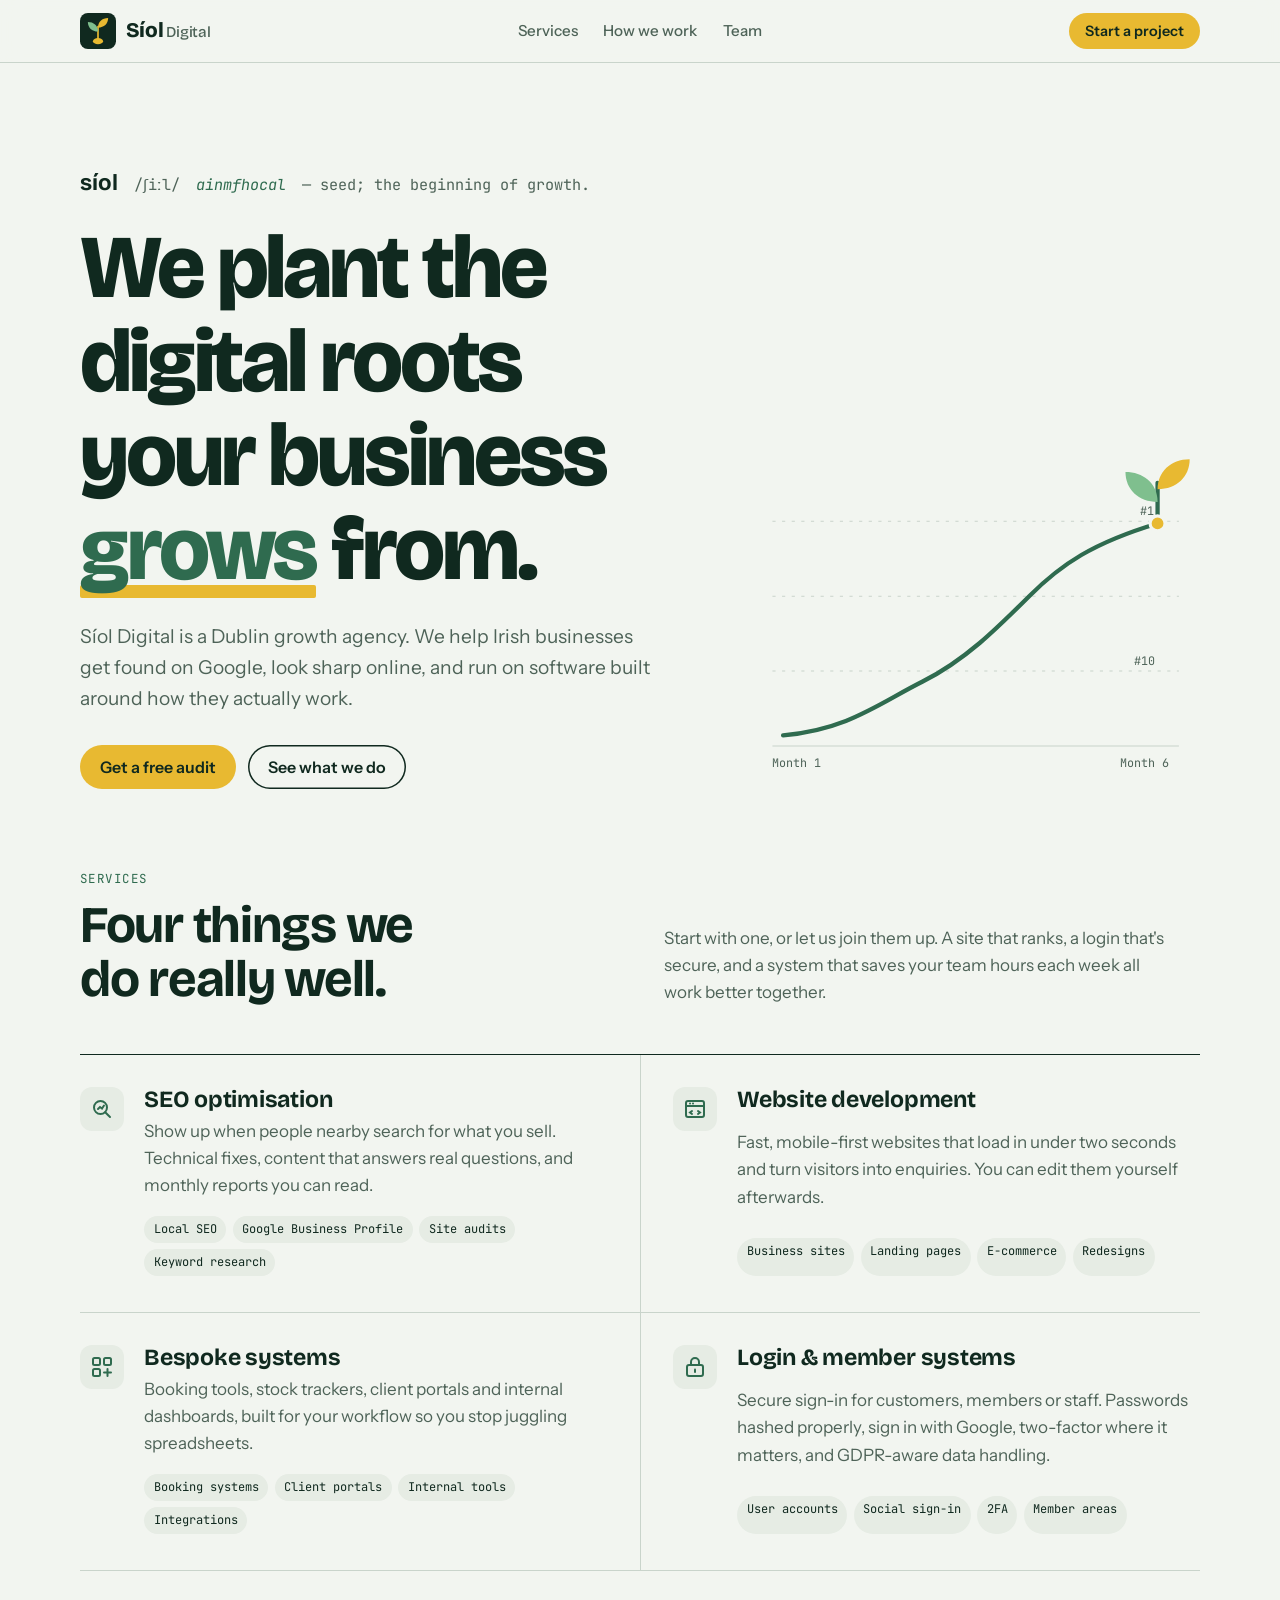
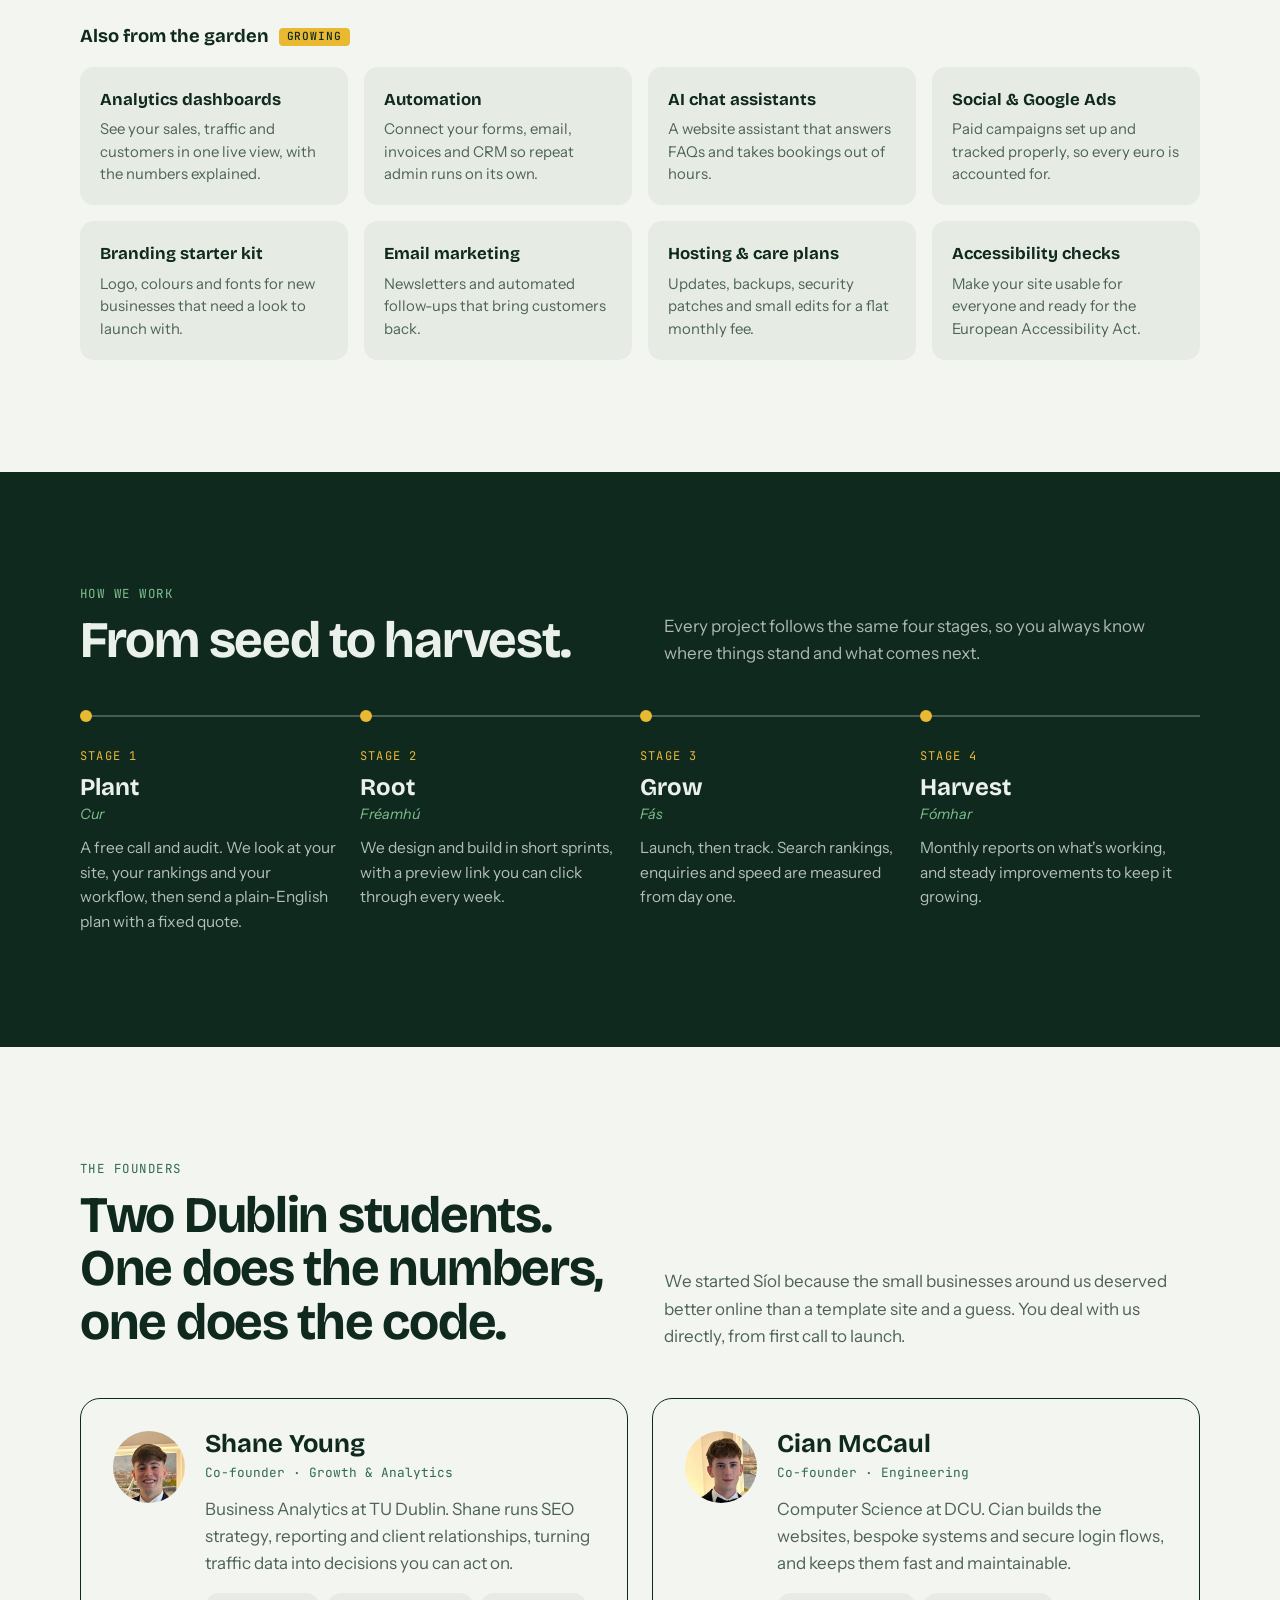
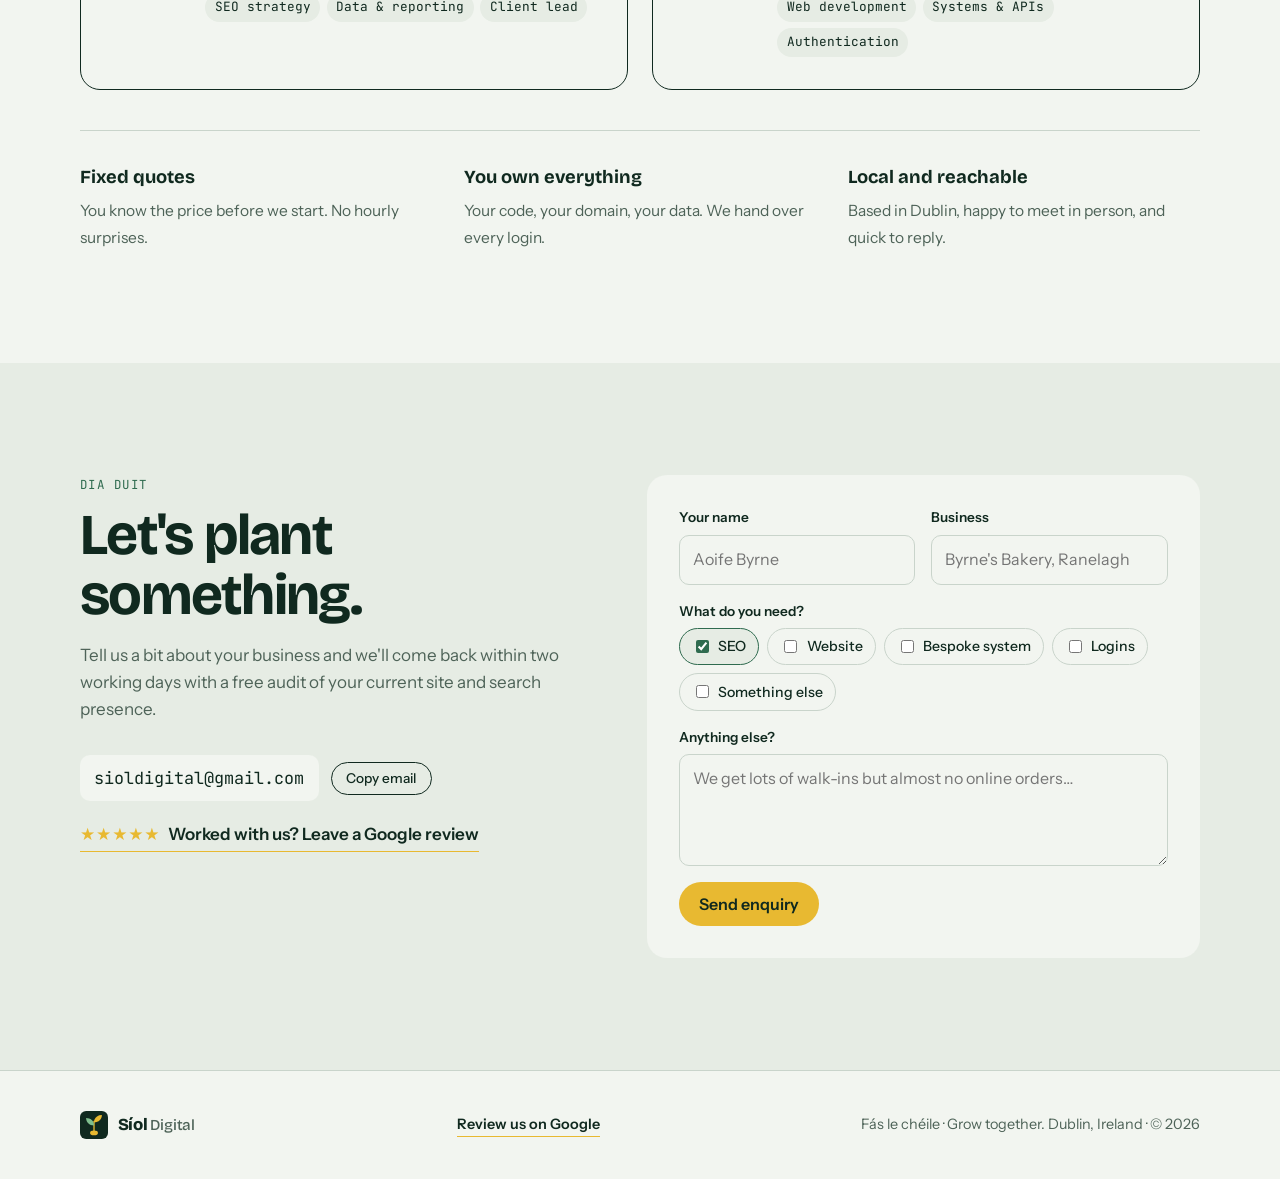
==== commit fe7f4ae7: "Remove full team photo, keep headshots Co-Authored-By: Claude Opus 5.5 <noreply@anthropic.com>" ====
--- a/index.html
+++ b/index.html
@@ -156,11 +156,6 @@
         </div>
         <p>We started Síol because the small businesses around us deserved better online than a template site and a guess. You deal with us directly, from first call to launch.</p>
       </div>
-      <div class="team-grid">
-      <figure class="team-photo">
-        <img src="images/team.jpg" width="760" height="950" alt="Cian McCaul and Shane Young, co-founders of Síol Digital" loading="lazy">
-        <figcaption>Cian (left) and Shane. We've worked on IT projects together since fourth year at St Paul's College, Raheny.</figcaption>
-      </figure>
       <div class="team">
         <article class="person">
           <div class="avatar"><img src="images/shane.jpg" width="250" height="250" alt="Shane Young"></div>
@@ -180,7 +175,6 @@
             <ul><li>Web development</li><li>Systems &amp; APIs</li><li>Authentication</li></ul>
           </div>
         </article>
-      </div>
       </div>
       <div class="why">
         <div><b>Fixed quotes</b><span>You know the price before we start. No hourly surprises.</span></div>
--- a/styles.css
+++ b/styles.css
@@ -125,11 +125,6 @@
 .person:nth-child(2) .avatar { background: var(--moss); color: var(--bg); }
 .avatar { overflow: hidden; }
 .avatar img { width: 100%; height: 100%; object-fit: cover; display: block; }
-.team-grid { display: grid; grid-template-columns: minmax(0, .9fr) minmax(0, 1.3fr); gap: 1.5rem; align-items: start; }
-.team-grid .team { grid-template-columns: 1fr; }
-.team-photo { margin: 0; min-width: 0; }
-.team-photo img { display: block; width: 100%; height: auto; aspect-ratio: 4 / 5; object-fit: cover; border-radius: 20px; }
-.team-photo figcaption { margin-top: .75rem; font-size: .9rem; color: var(--muted); }
 .person h3 { font-size: 1.6rem; }
 .person .role { font-family: var(--mono); font-size: .8rem; color: var(--moss); margin: .3rem 0 .8rem; }
 .person p { color: var(--muted); }
@@ -138,7 +133,7 @@
 .why { margin-top: 2.5rem; display: grid; grid-template-columns: repeat(3, minmax(0, 1fr)); gap: 2rem; padding-top: 2rem; border-top: 1px solid var(--line); }
 .why b { font-family: var(--display); font-size: 1.15rem; display: block; margin-bottom: .3rem; }
 .why span { color: var(--muted); font-size: .97rem; }
-@media (max-width: 760px) { .team, .why, .team-grid { grid-template-columns: 1fr; } .person { grid-template-columns: 1fr; } .team-photo { max-width: 420px; } }
+@media (max-width: 760px) { .team, .why { grid-template-columns: 1fr; } .person { grid-template-columns: 1fr; } }
 
 /* Contact */
 .contact { background: var(--surface); }
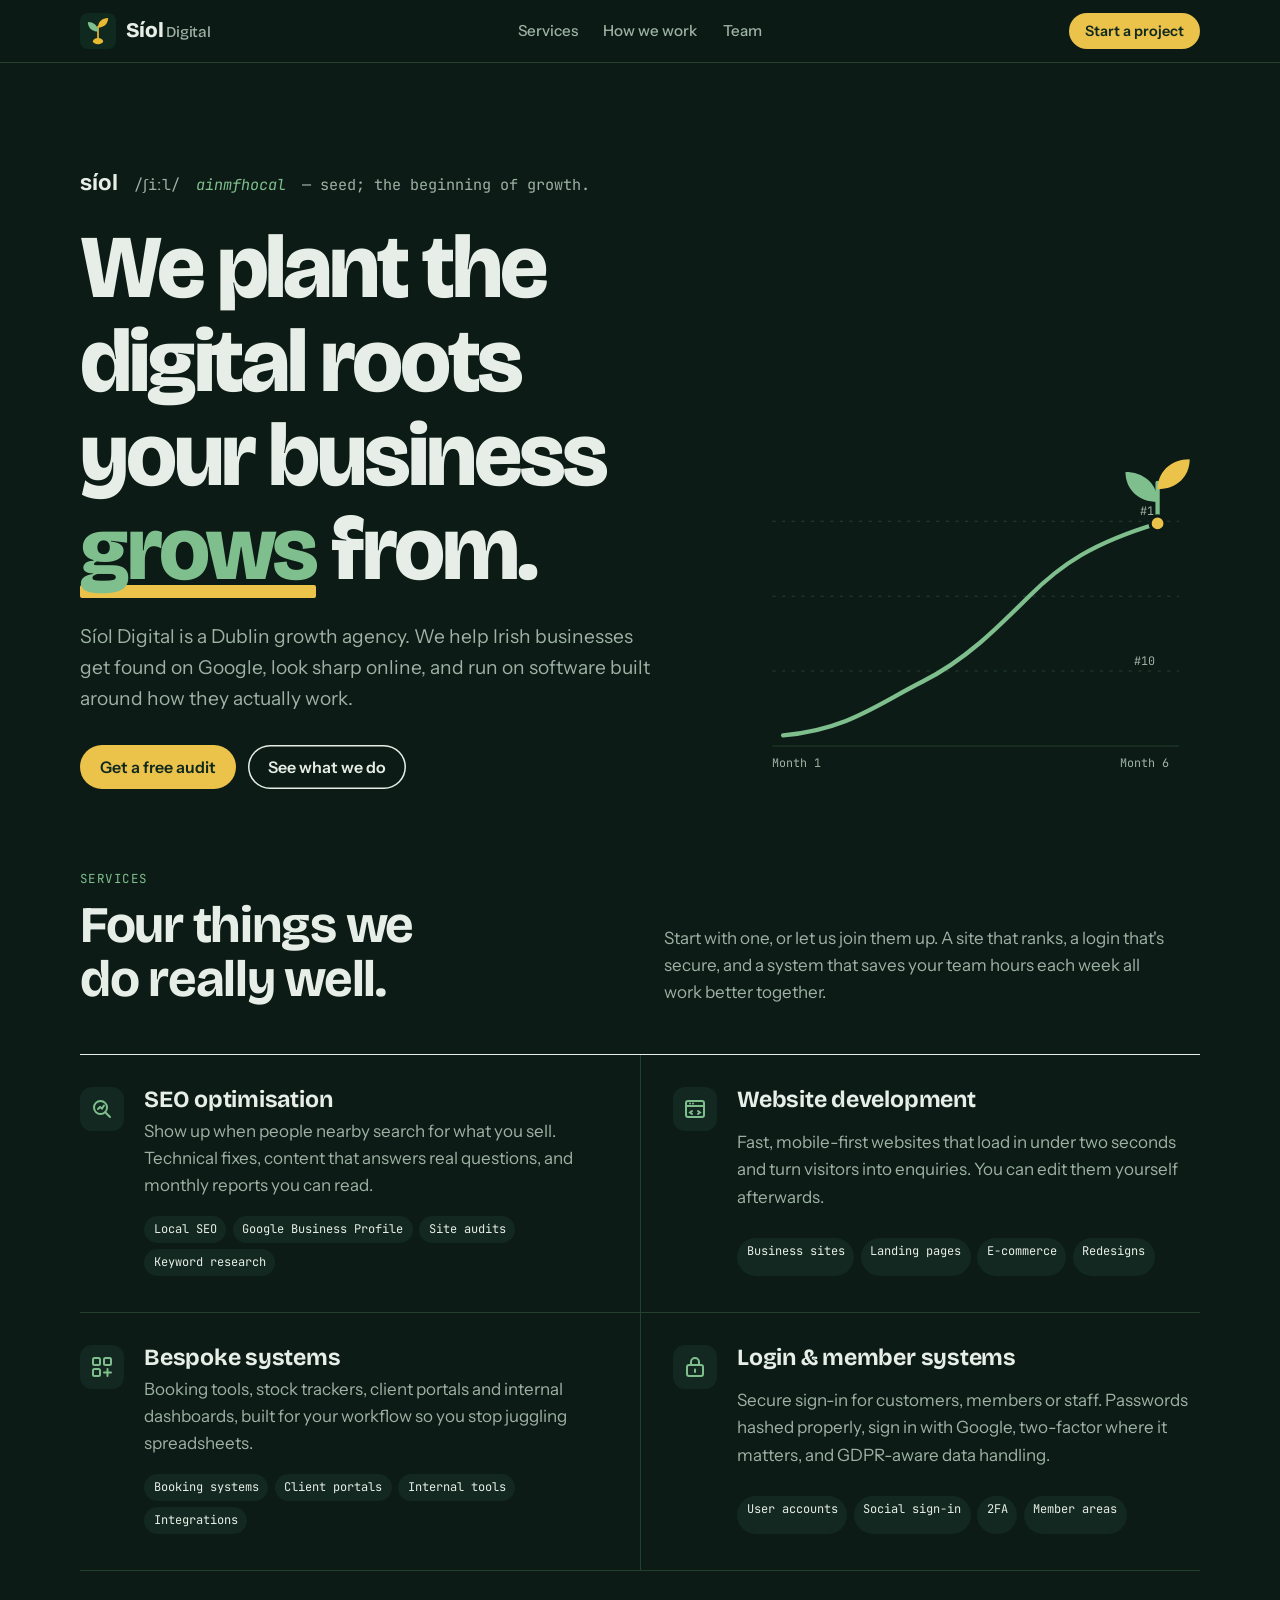
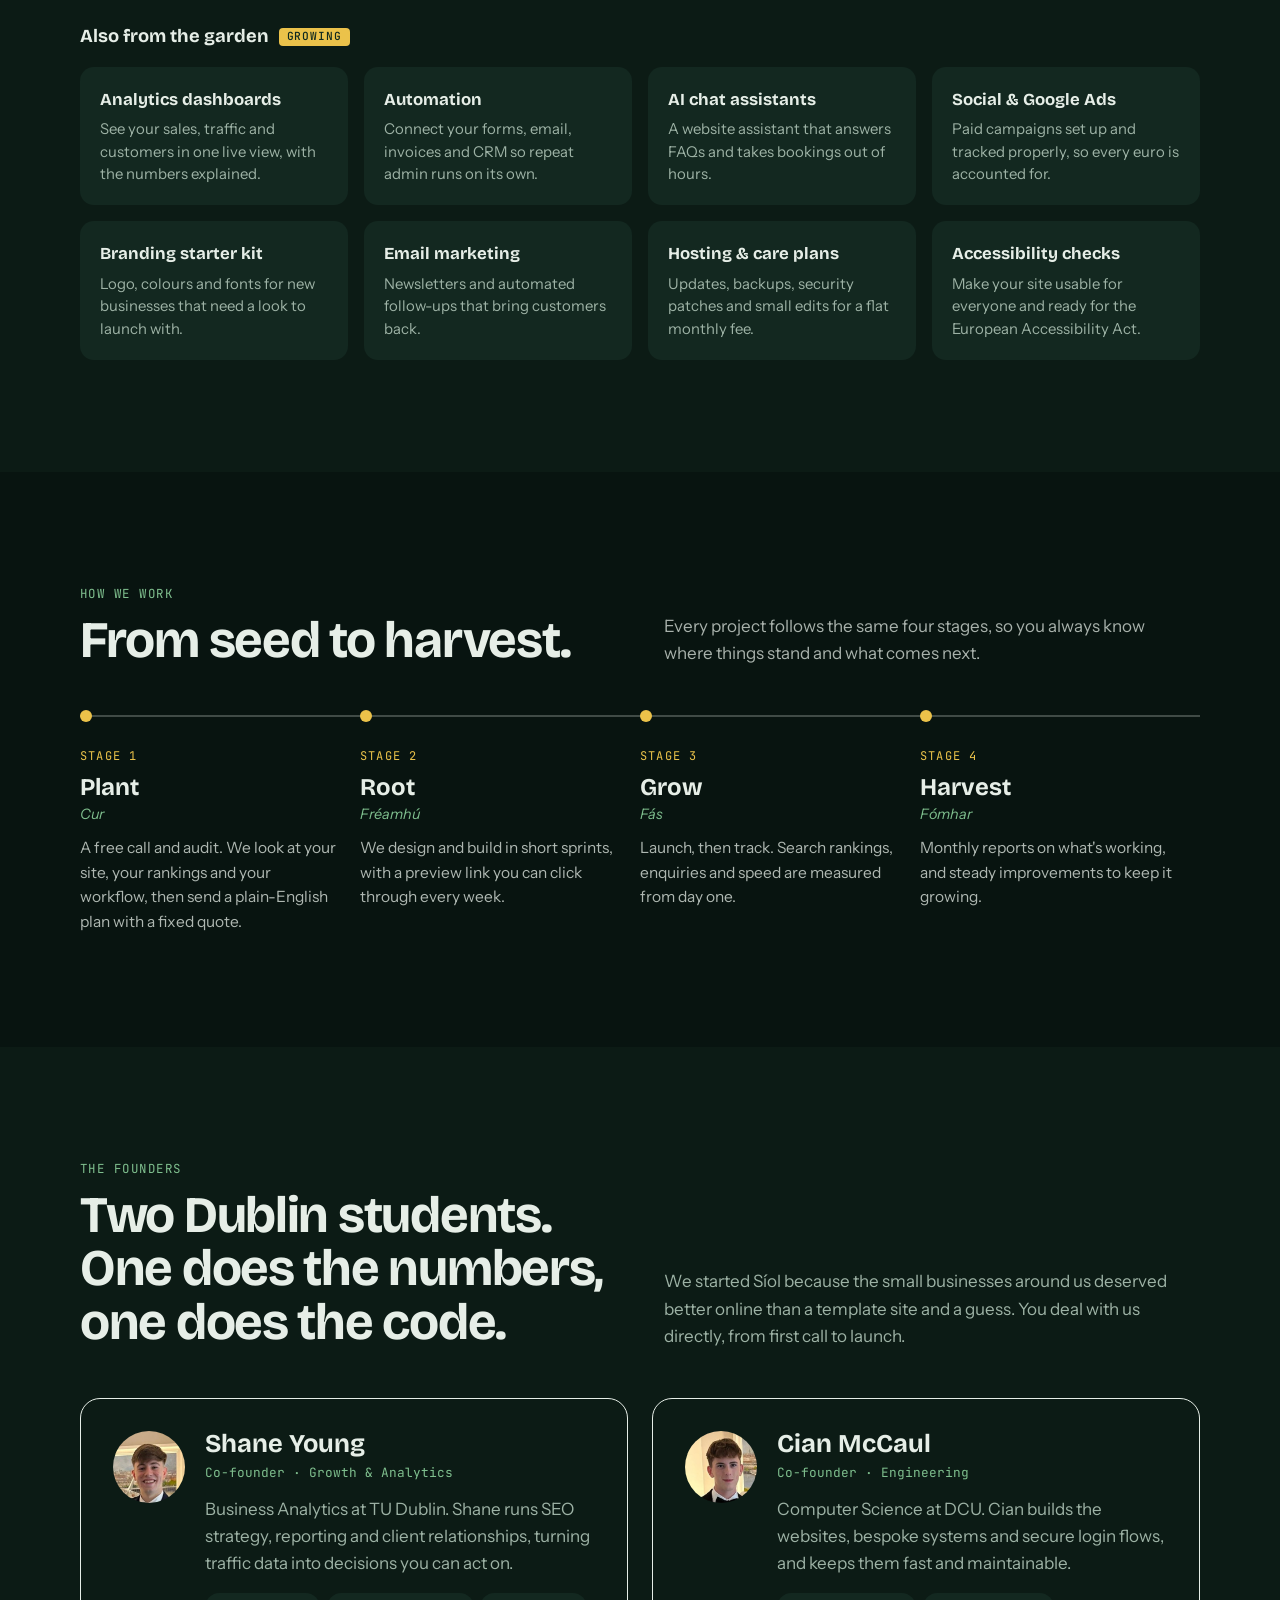
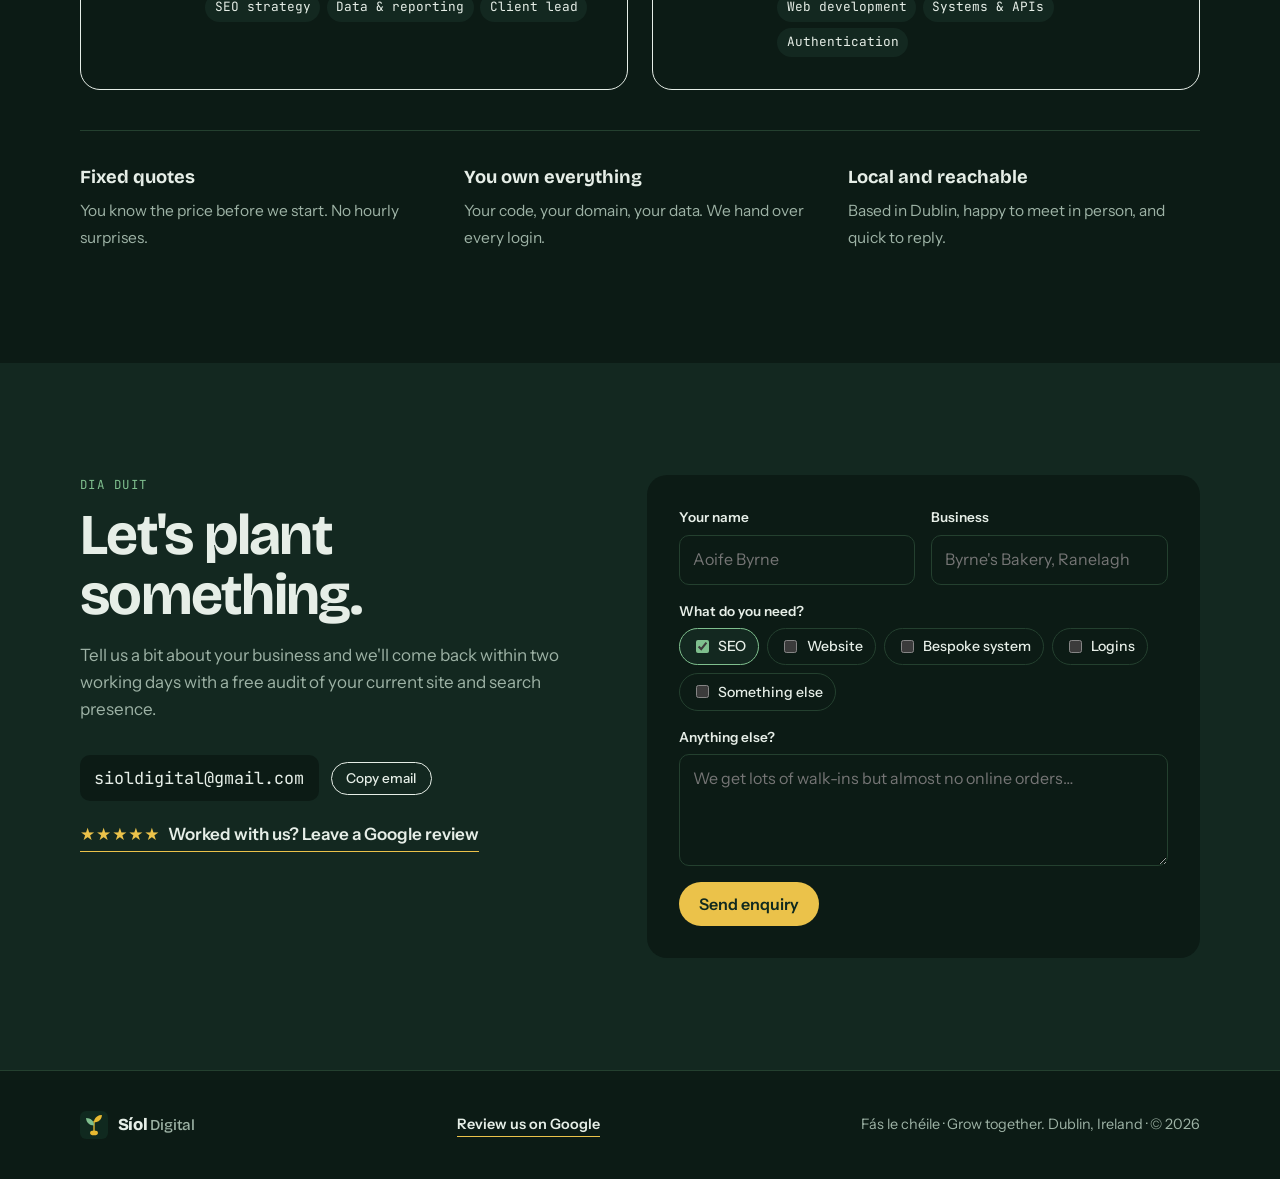
==== commit 88672b95: "Always use the dark green theme Co-Authored-By: Claude Opus 5.5 <noreply@anthropic.com>" ====
--- a/index.html
+++ b/index.html
@@ -3,8 +3,35 @@
 <head>
   <meta charset="utf-8">
   <meta name="viewport" content="width=device-width, initial-scale=1, viewport-fit=cover">
-  <title>Síol Digital</title>
+  <meta name="color-scheme" content="dark">
+  <meta name="theme-color" content="#0C1B15">
+  <title>Síol Digital | SEO &amp; Web Design Agency in Dublin</title>
   <meta name="description" content="Síol Digital: a Dublin digital growth agency for SEO, websites, bespoke systems and secure logins.">
+  <link rel="canonical" href="https://sioldigital.vercel.app/">
+  <meta property="og:type" content="website">
+  <meta property="og:site_name" content="Síol Digital">
+  <meta property="og:title" content="Síol Digital | SEO &amp; Web Design Agency in Dublin">
+  <meta property="og:description" content="We help Irish businesses get found on Google, look sharp online, and run on software built around how they actually work.">
+  <meta property="og:url" content="https://sioldigital.vercel.app/">
+  <meta property="og:locale" content="en_IE">
+  <script type="application/ld+json">
+  {
+    "@context": "https://schema.org",
+    "@type": "ProfessionalService",
+    "name": "Síol Digital",
+    "url": "https://sioldigital.vercel.app/",
+    "logo": "https://sioldigital.vercel.app/images/logo.svg",
+    "email": "sioldigital@gmail.com",
+    "description": "Dublin digital growth agency for SEO, websites, bespoke systems and secure logins.",
+    "address": { "@type": "PostalAddress", "addressLocality": "Dublin", "addressCountry": "IE" },
+    "areaServed": [{ "@type": "City", "name": "Dublin" }, { "@type": "Country", "name": "Ireland" }],
+    "founder": [
+      { "@type": "Person", "name": "Shane Young" },
+      { "@type": "Person", "name": "Cian McCaul" }
+    ],
+    "knowsAbout": ["SEO", "Web design", "Website development", "Bespoke software", "Authentication"]
+  }
+  </script>
   <link rel="icon" href="images/logo.svg" type="image/svg+xml">
   <link rel="preconnect" href="https://fonts.googleapis.com">
   <link rel="preconnect" href="https://fonts.gstatic.com" crossorigin>
--- a/styles.css
+++ b/styles.css
@@ -1,32 +1,22 @@
 /* Layout: a dictionary-entry hero ("síol, n. seed"), then left-aligned bands that grow from seed to harvest. */
+/* Always dark green, whatever the visitor's light/dark setting. */
 :root {
-  --bg: #F2F5F0;          /* pale field */
-  --surface: #E6ECE4;     /* hedgerow mist */
-  --fg: #10291F;          /* bog-oak ink */
-  --muted: #4E6358;
-  --line: #C9D4CB;
-  --moss: #2F6B4F;        /* moss green */
-  --gorse: #E8B931;       /* gorse yellow, the accent */
+  --bg: #0C1B15;          /* bog green */
+  --surface: #132820;     /* hedgerow shade */
+  --fg: #E6EEE7;
+  --muted: #9DB2A5;
+  --line: #24402F;
+  --moss: #7FBF8E;        /* moss green */
+  --gorse: #EBC24A;       /* gorse yellow, the accent */
   --gorse-ink: #10291F;   /* text on gorse */
   --leaf: #7FBF8E;
-  --band: #10291F;        /* dark band background */
-  --band-fg: #EAF0EA;
+  --band: #081410;        /* darker band background */
+  --band-fg: #E6EEE7;
   --display: "Bricolage Grotesque", "Segoe UI", system-ui, sans-serif;
   --body: "Instrument Sans", "Segoe UI", system-ui, sans-serif;
   --mono: "JetBrains Mono", ui-monospace, Consolas, monospace;
   --max: 72rem;
-}
-@media (prefers-color-scheme: dark) {
-  :root:not([data-theme="light"]) {
-    --bg: #0C1B15; --surface: #132820; --fg: #E6EEE7; --muted: #9DB2A5; --line: #24402F;
-    --moss: #7FBF8E; --gorse: #EBC24A; --gorse-ink: #10291F; --leaf: #7FBF8E;
-    --band: #081410; --band-fg: #E6EEE7; color-scheme: dark;
-  }
-}
-:root[data-theme="dark"] {
-  --bg: #0C1B15; --surface: #132820; --fg: #E6EEE7; --muted: #9DB2A5; --line: #24402F;
-  --moss: #7FBF8E; --gorse: #EBC24A; --gorse-ink: #10291F; --leaf: #7FBF8E;
-  --band: #081410; --band-fg: #E6EEE7; color-scheme: dark;
+  color-scheme: dark;
 }
 
 * { box-sizing: border-box; }
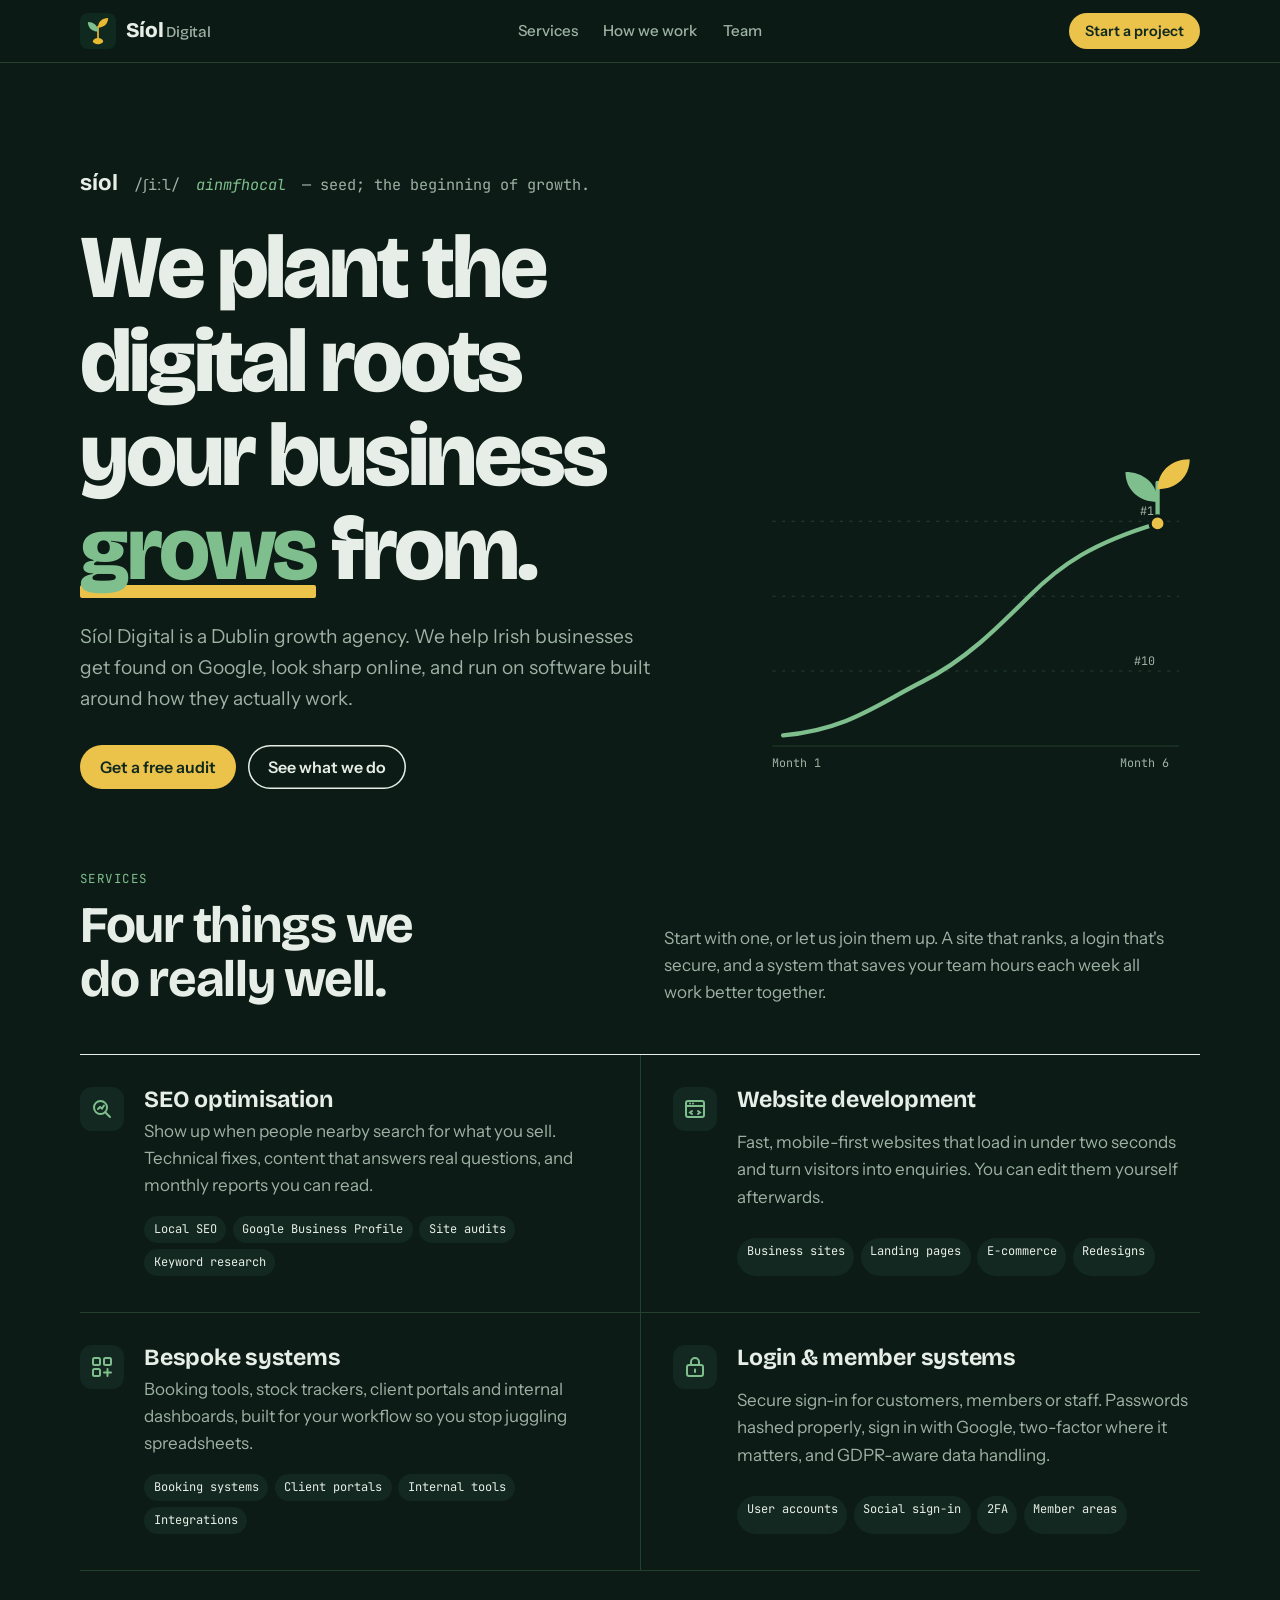
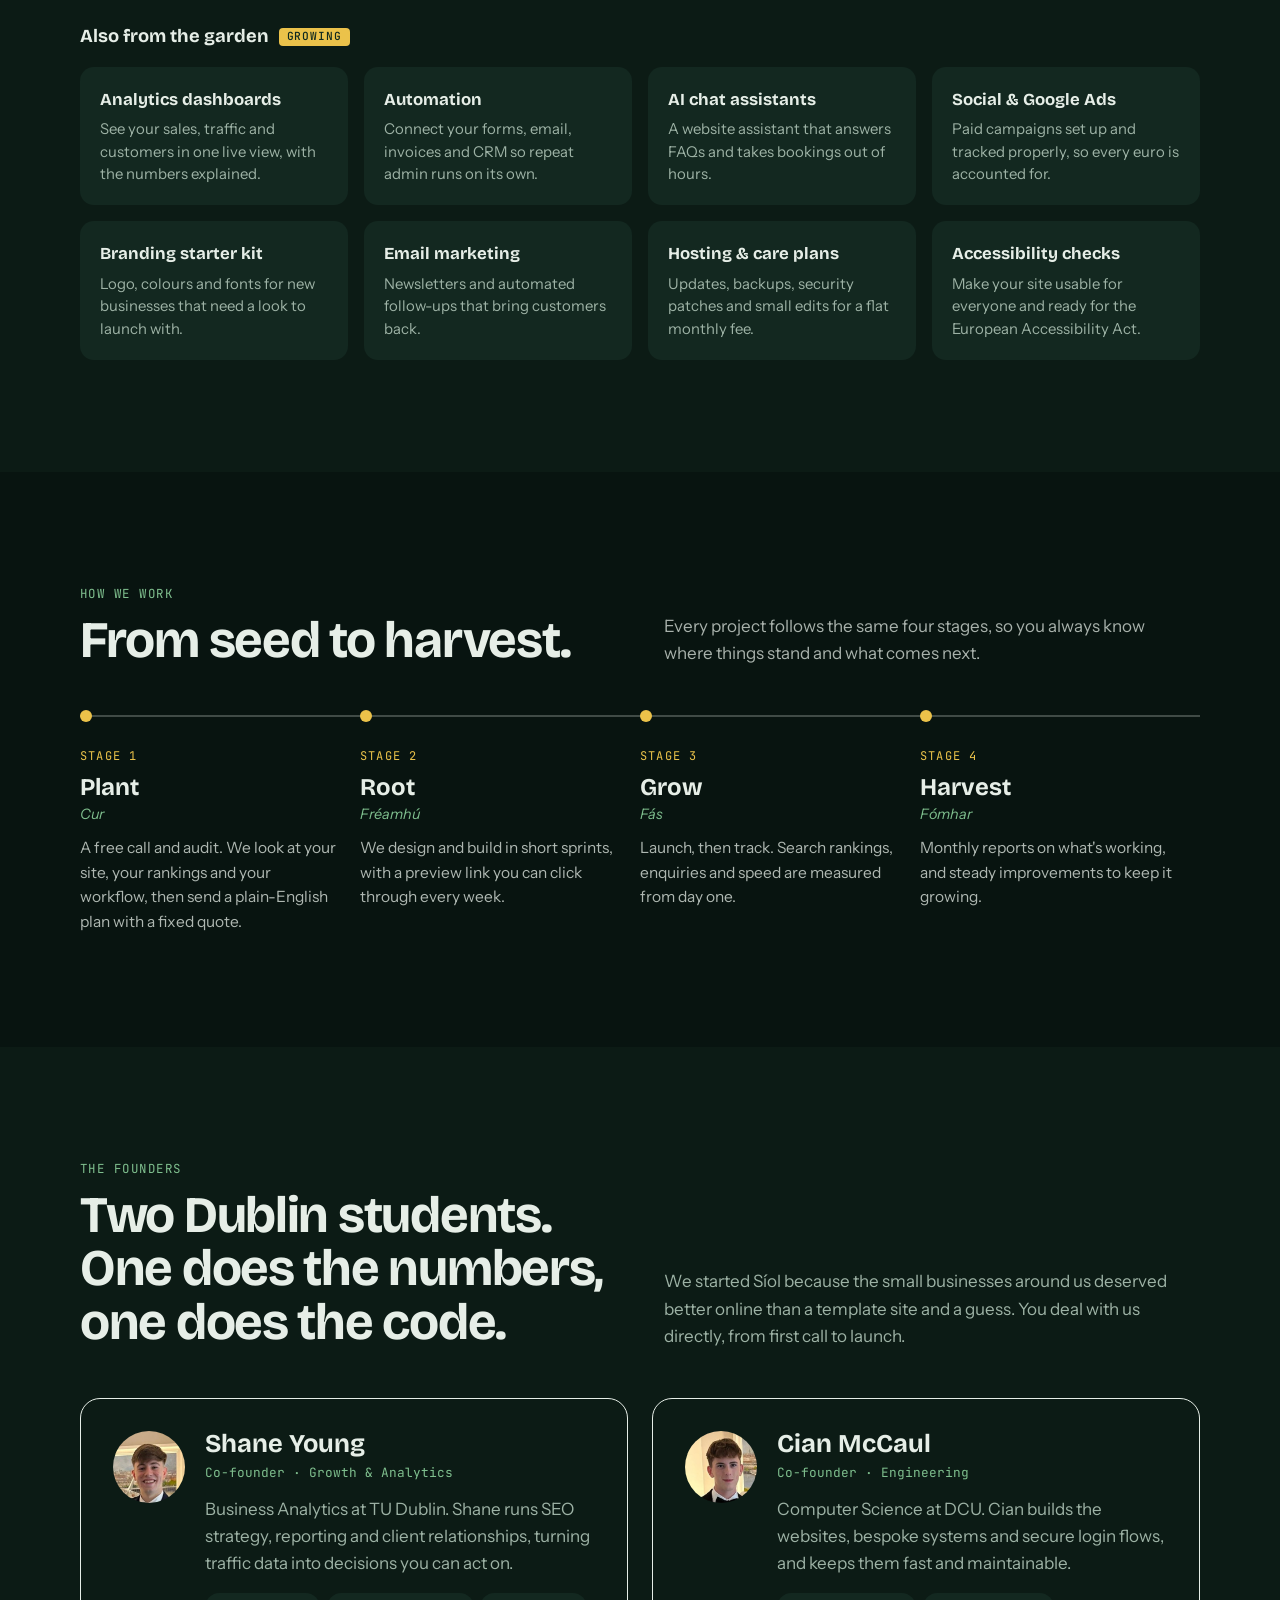
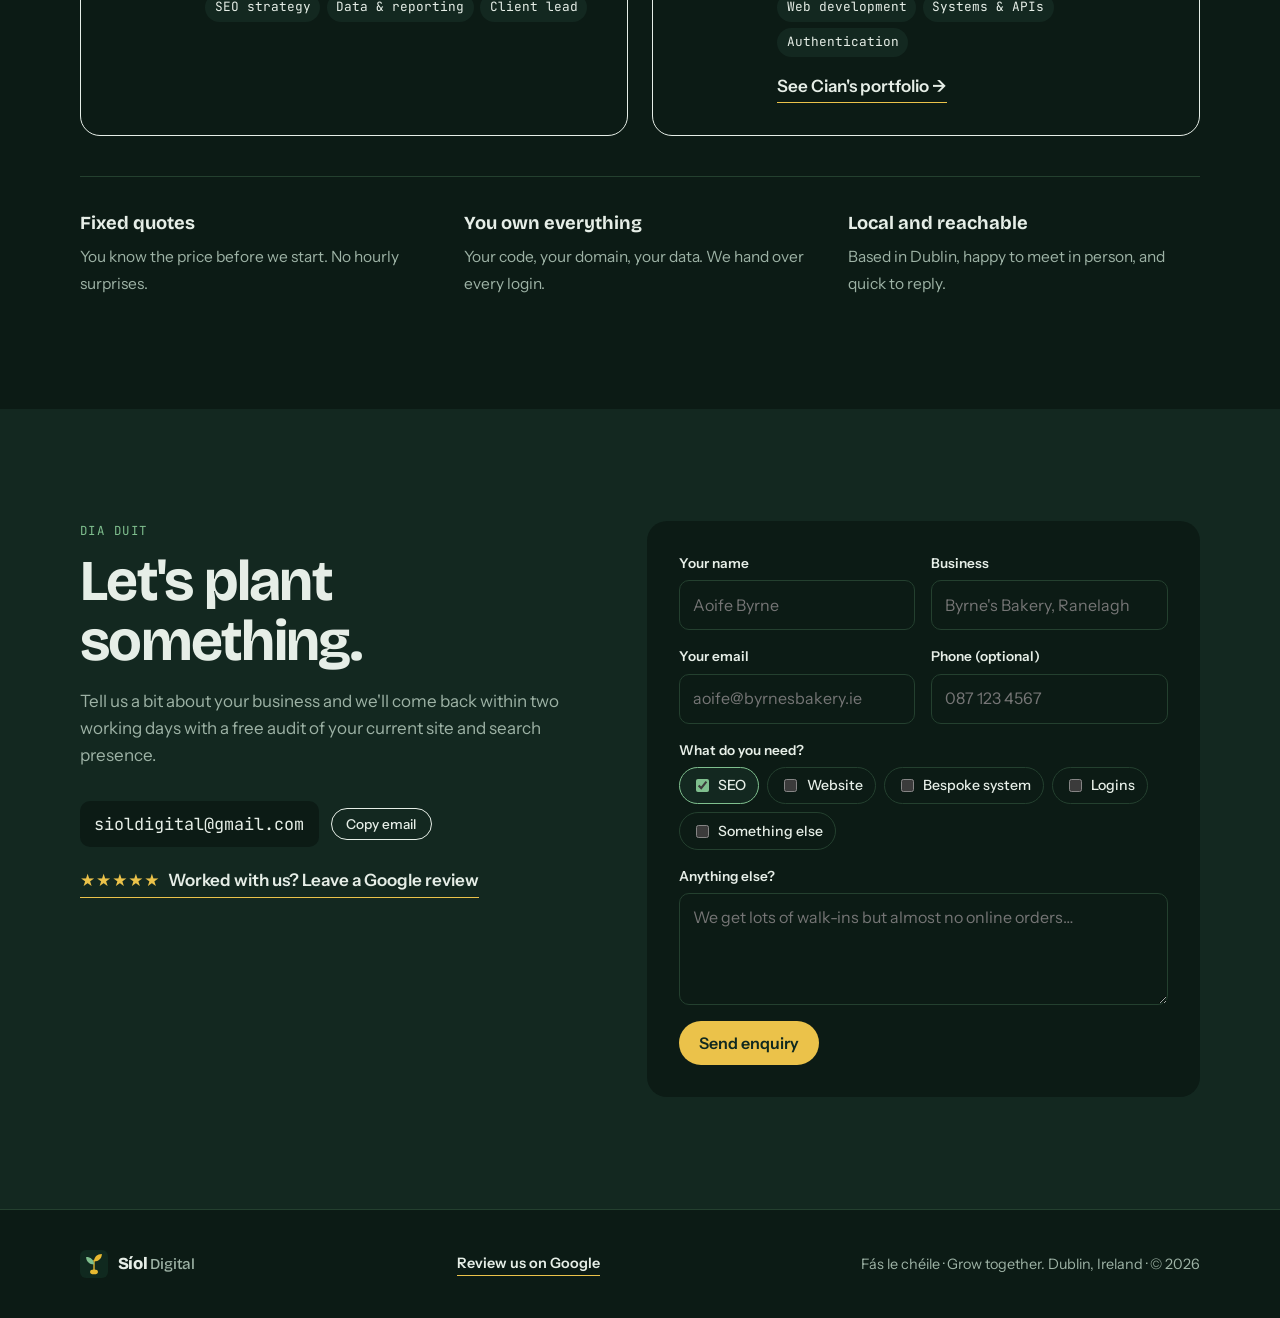
==== commit aa29e371: "Connect enquiry form to email and add Cian's portfolio link Co-Authored-By: Claude Opus 5.5 <noreply" ====
--- a/index.html
+++ b/index.html
@@ -200,6 +200,7 @@
             <div class="role">Co-founder · Engineering</div>
             <p>Computer Science at DCU. Cian builds the websites, bespoke systems and secure login flows, and keeps them fast and maintainable.</p>
             <ul><li>Web development</li><li>Systems &amp; APIs</li><li>Authentication</li></ul>
+            <a class="person-link" href="https://cianmccaul.vercel.app/" target="_blank" rel="noopener">See Cian's portfolio →</a>
           </div>
         </article>
       </div>
@@ -228,6 +229,10 @@
       <form id="enquiry" novalidate>
         <div class="field"><label for="name">Your name</label><input id="name" name="name" autocomplete="name" placeholder="Aoife Byrne"></div>
         <div class="field"><label for="biz">Business</label><input id="biz" name="biz" placeholder="Byrne's Bakery, Ranelagh"></div>
+        <div class="field"><label for="reply">Your email</label><input id="reply" name="reply" type="email" autocomplete="email" placeholder="aoife@byrnesbakery.ie" required></div>
+        <div class="field"><label for="phone">Phone (optional)</label><input id="phone" name="phone" type="tel" autocomplete="tel" placeholder="087 123 4567"></div>
+        <input type="text" id="hp" name="_honey" tabindex="-1" autocomplete="off" aria-hidden="true" style="position:absolute;left:-9999px">
+
         <div class="field full">
           <label id="needs-label">What do you need?</label>
           <div class="checks" role="group" aria-labelledby="needs-label">
--- a/styles.css
+++ b/styles.css
@@ -120,6 +120,8 @@
 .person p { color: var(--muted); }
 .person ul { list-style: none; padding: 0; margin: 1rem 0 0; display: flex; flex-wrap: wrap; gap: .4rem; }
 .person li { font-size: .8rem; font-family: var(--mono); padding: .25rem .6rem; border-radius: 999px; background: var(--surface); }
+.person-link { display: inline-block; margin-top: 1rem; font-weight: 600; color: var(--fg); text-decoration: none; border-bottom: 1.5px solid var(--gorse); padding-bottom: .1rem; }
+.person-link:hover { color: var(--moss); }
 .why { margin-top: 2.5rem; display: grid; grid-template-columns: repeat(3, minmax(0, 1fr)); gap: 2rem; padding-top: 2rem; border-top: 1px solid var(--line); }
 .why b { font-family: var(--display); font-size: 1.15rem; display: block; margin-bottom: .3rem; }
 .why span { color: var(--muted); font-size: .97rem; }
@@ -148,6 +150,8 @@
 .checks input { width: auto; accent-color: var(--moss); }
 .checks label:has(input:checked) { border-color: var(--moss); background: var(--surface); }
 .form-note { grid-column: 1 / -1; font-size: .9rem; color: var(--moss); font-weight: 500; }
+.form-note.is-error { color: var(--gorse); }
+button:disabled { opacity: .6; cursor: progress; transform: none; }
 @media (max-width: 860px) { .contact-grid { grid-template-columns: 1fr; } }
 @media (max-width: 480px) { form { grid-template-columns: 1fr; } }
 
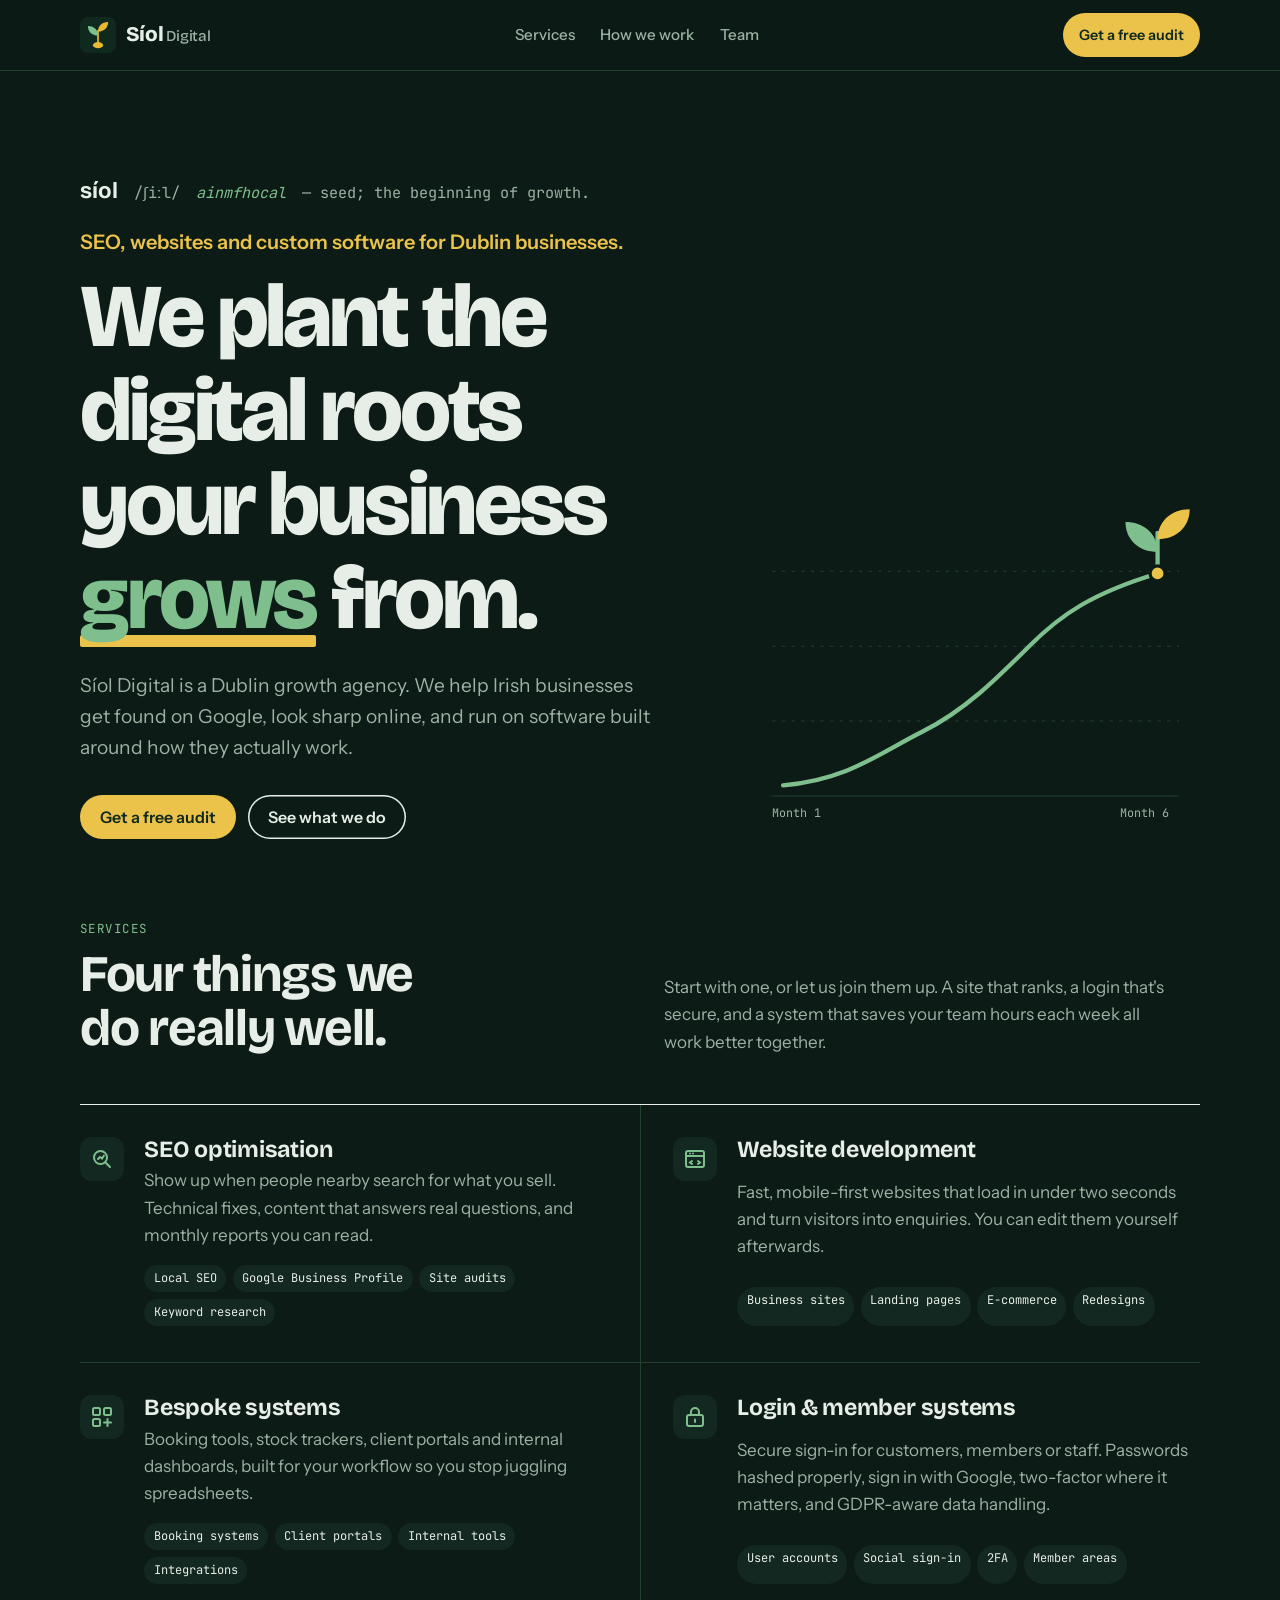
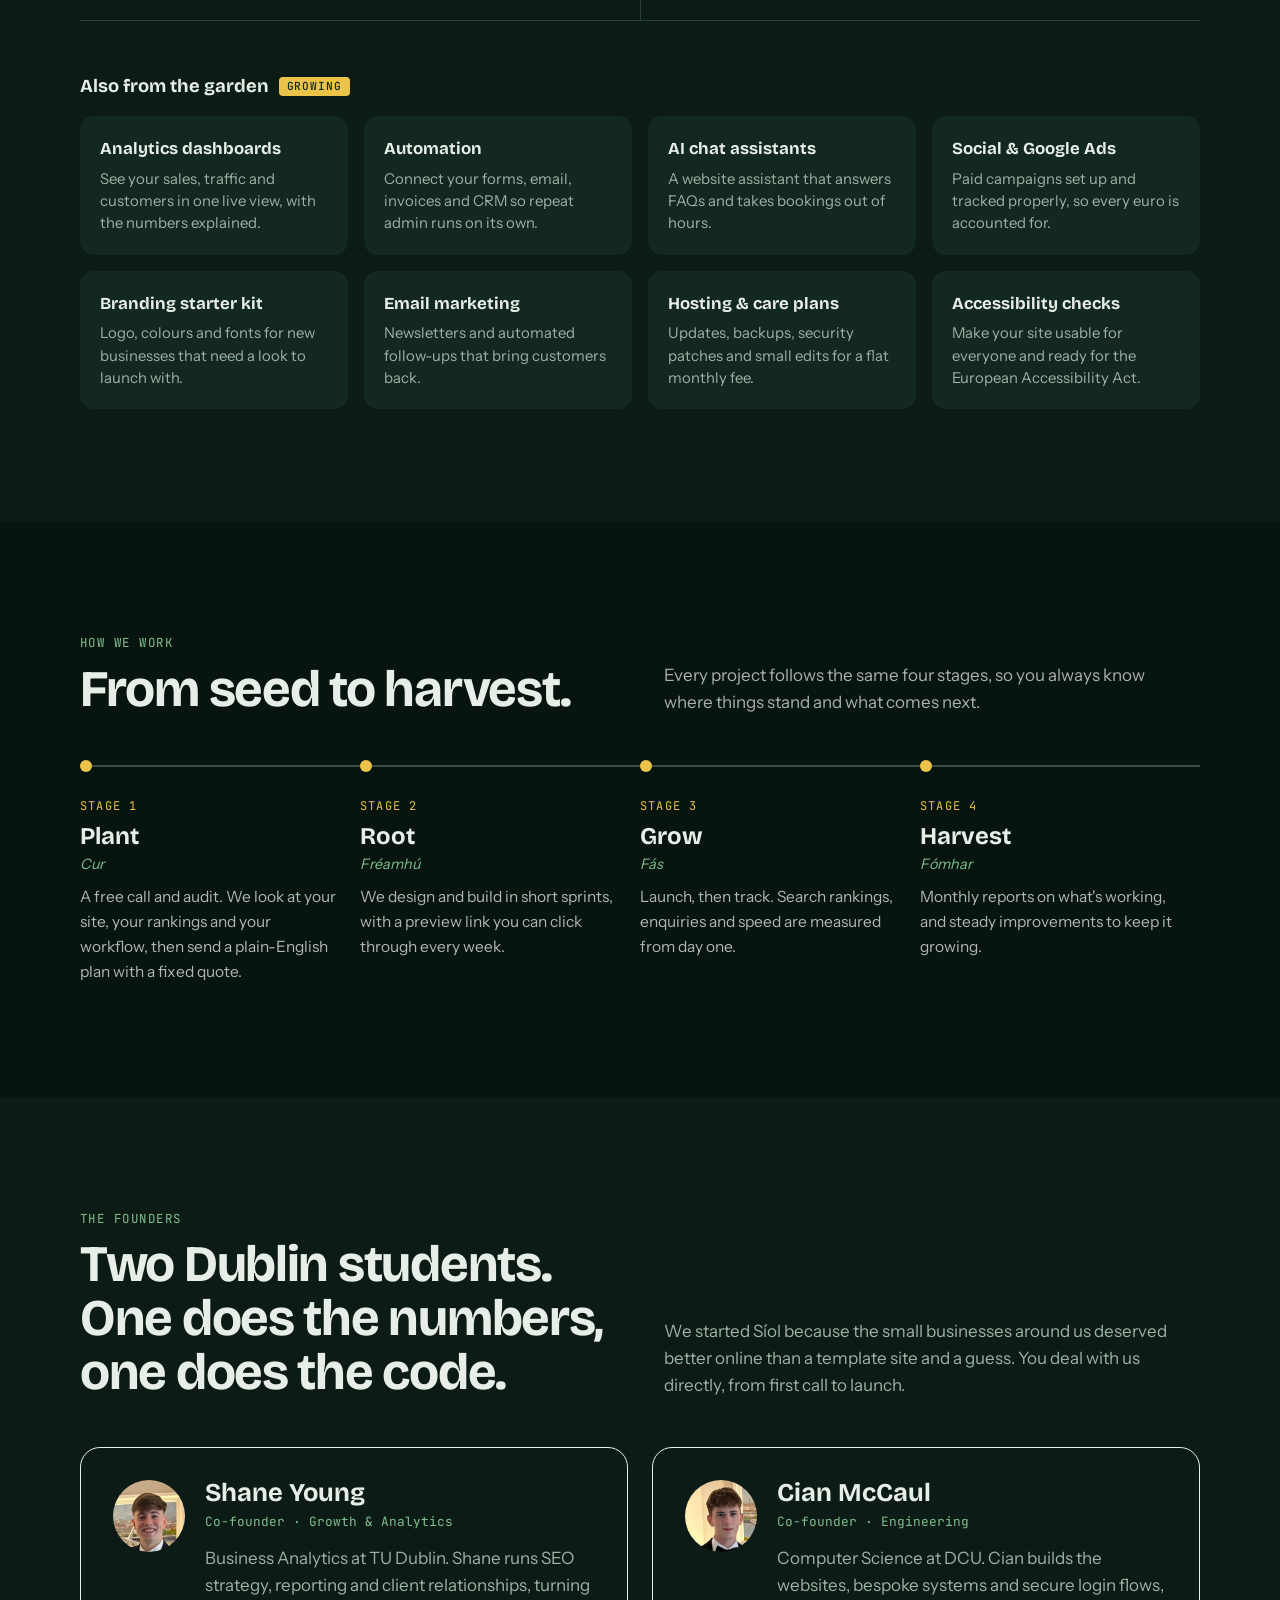
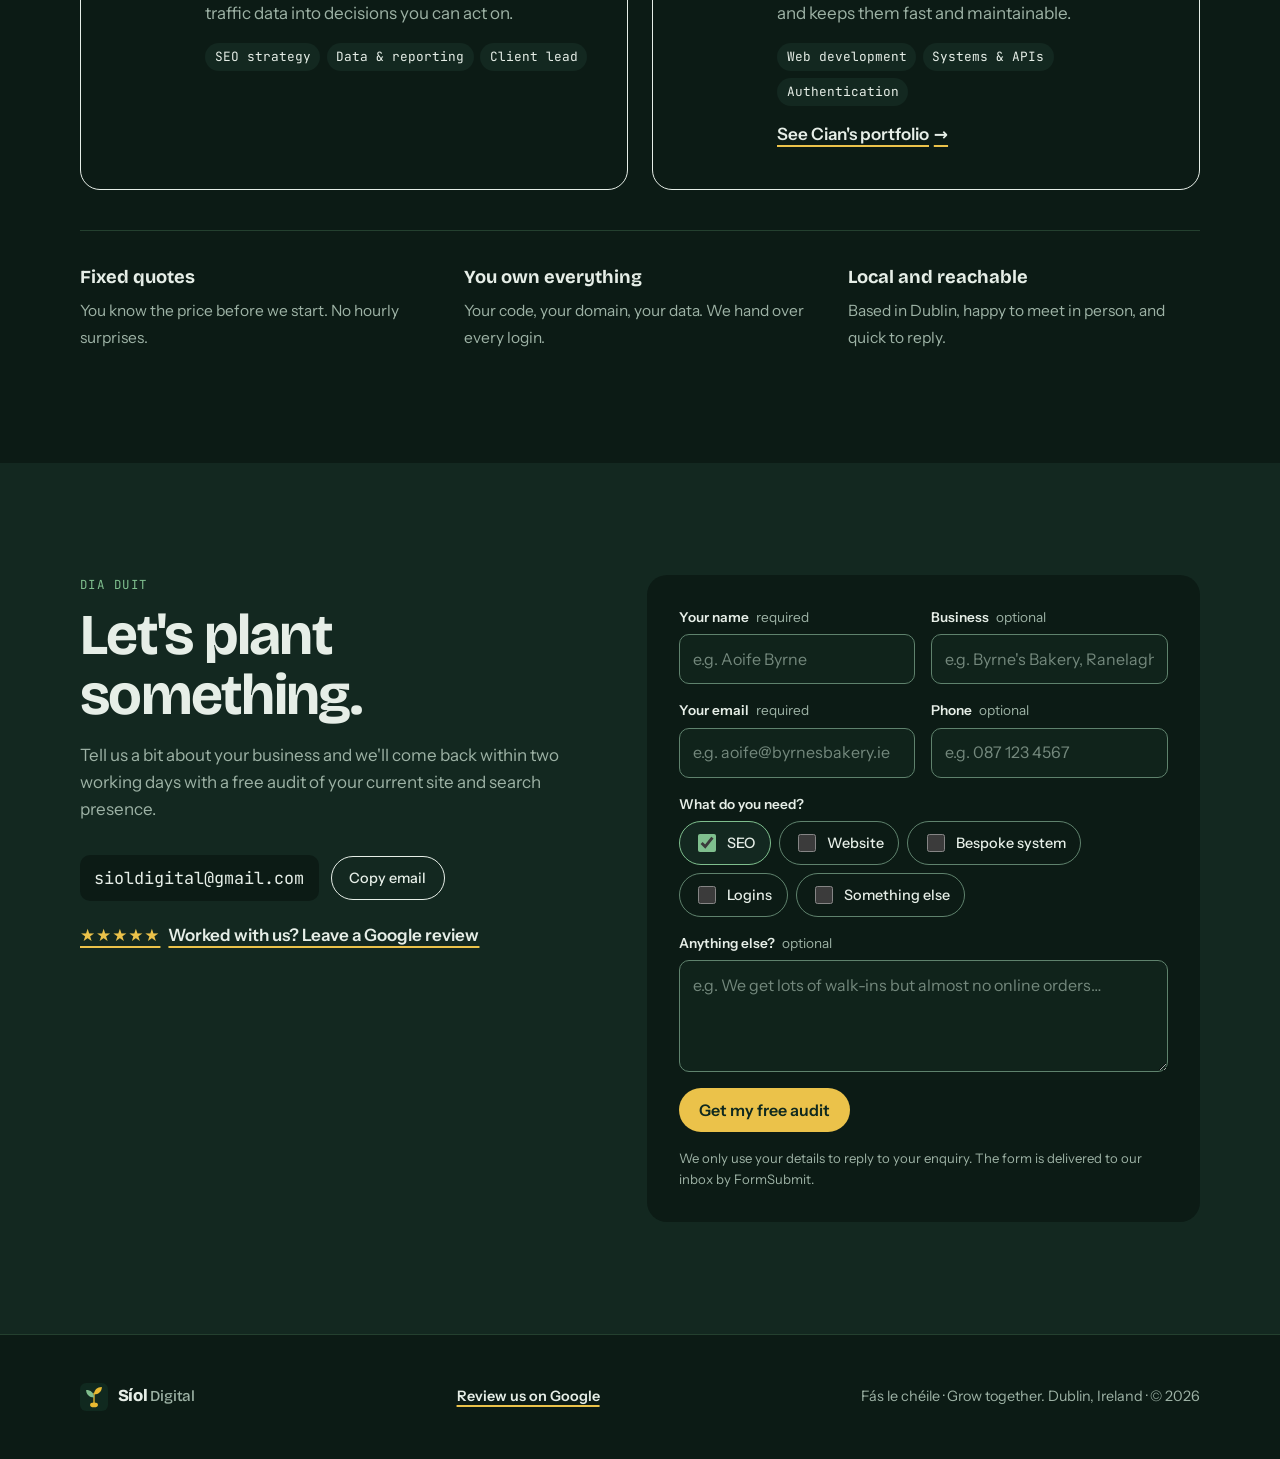
==== commit 8cd80485: "Add phone menu, clearer form, self-hosted fonts and social preview - Phone navigation menu, skip lin" ====
--- a/index.html
+++ b/index.html
@@ -14,6 +14,11 @@
   <meta property="og:description" content="We help Irish businesses get found on Google, look sharp online, and run on software built around how they actually work.">
   <meta property="og:url" content="https://sioldigital.vercel.app/">
   <meta property="og:locale" content="en_IE">
+  <meta property="og:image" content="https://sioldigital.vercel.app/images/social-card.png">
+  <meta property="og:image:width" content="1200">
+  <meta property="og:image:height" content="630">
+  <meta property="og:image:alt" content="Síol Digital: SEO, websites and custom software for Dublin businesses.">
+  <meta name="twitter:card" content="summary_large_image">
   <script type="application/ld+json">
   {
     "@context": "https://schema.org",
@@ -21,6 +26,7 @@
     "name": "Síol Digital",
     "url": "https://sioldigital.vercel.app/",
     "logo": "https://sioldigital.vercel.app/images/logo.svg",
+    "image": "https://sioldigital.vercel.app/images/social-card.png",
     "email": "sioldigital@gmail.com",
     "description": "Dublin digital growth agency for SEO, websites, bespoke systems and secure logins.",
     "address": { "@type": "PostalAddress", "addressLocality": "Dublin", "addressCountry": "IE" },
@@ -29,13 +35,23 @@
       { "@type": "Person", "name": "Shane Young" },
       { "@type": "Person", "name": "Cian McCaul" }
     ],
-    "knowsAbout": ["SEO", "Web design", "Website development", "Bespoke software", "Authentication"]
+    "knowsAbout": ["SEO", "Web design", "Website development", "Bespoke software", "Authentication"],
+    "hasOfferCatalog": {
+      "@type": "OfferCatalog",
+      "name": "Services",
+      "itemListElement": [
+        { "@type": "Offer", "itemOffered": { "@type": "Service", "name": "SEO optimisation" } },
+        { "@type": "Offer", "itemOffered": { "@type": "Service", "name": "Website development" } },
+        { "@type": "Offer", "itemOffered": { "@type": "Service", "name": "Bespoke systems" } },
+        { "@type": "Offer", "itemOffered": { "@type": "Service", "name": "Login and member systems" } }
+      ]
+    }
   }
   </script>
   <link rel="icon" href="images/logo.svg" type="image/svg+xml">
-  <link rel="preconnect" href="https://fonts.googleapis.com">
-  <link rel="preconnect" href="https://fonts.gstatic.com" crossorigin>
-  <link rel="stylesheet" href="https://fonts.googleapis.com/css2?family=Bricolage+Grotesque:opsz,wght@12..96,500;12..96,700;12..96,800&family=Instrument+Sans:wght@400;500;600&family=JetBrains+Mono:wght@400;500&display=swap">
+  <link rel="apple-touch-icon" href="images/apple-touch-icon.png">
+  <link rel="preload" href="fonts/bricolage-grotesque.woff2" as="font" type="font/woff2" crossorigin>
+  <link rel="preload" href="fonts/instrument-sans.woff2" as="font" type="font/woff2" crossorigin>
   <link rel="stylesheet" href="styles.css">
 </head>
 <body>
@@ -52,34 +68,51 @@
   </defs>
 </svg>
 
+<a class="skip" href="#top">Skip to content</a>
+
 <header class="top">
   <div class="wrap nav">
     <a class="brand" href="#top" aria-label="Síol Digital home">
       <svg aria-hidden="true"><use href="#logo"/></svg>
       <span>Síol<small>Digital</small></span>
     </a>
-    <ul>
-      <li><a href="#services">Services</a></li>
-      <li><a href="#process">How we work</a></li>
-      <li><a href="#team">Team</a></li>
-    </ul>
-    <a class="btn btn-gorse" href="#contact">Start a project</a>
+    <nav class="nav-links" aria-label="Main">
+      <ul>
+        <li><a href="#services">Services</a></li>
+        <li><a href="#process">How we work</a></li>
+        <li><a href="#team">Team</a></li>
+      </ul>
+    </nav>
+    <a class="btn btn-gorse nav-cta" href="#contact">Get a free audit</a>
+    <button class="menu-btn" type="button" popovertarget="menu" aria-label="Menu">
+      <svg viewBox="0 0 24 24" fill="none" stroke="currentColor" stroke-width="2" stroke-linecap="round" aria-hidden="true"><path d="M4 8h16M4 16h16"/></svg>
+    </button>
   </div>
 </header>
 
-<main id="top">
+<!-- Phone menu. Opens from the menu button; the browser closes it on Esc or a tap outside. -->
+<nav class="menu" id="menu" popover aria-label="Menu">
+  <ul>
+    <li><a href="#services">Services</a></li>
+    <li><a href="#process">How we work</a></li>
+    <li><a href="#team">Team</a></li>
+  </ul>
+  <a class="btn btn-gorse" href="#contact">Get a free audit</a>
+</nav>
+
+<main id="top" tabindex="-1">
   <section class="hero">
     <div class="wrap hero-grid">
       <div>
-        <div class="entry"><b>síol</b><span>/ʃiːl/</span><i>ainmfhocal</i><span>— seed; the beginning of growth.</span></div>
-        <h1>We plant the digital roots your business <em>grows</em> from.</h1>
+        <div class="entry"><b lang="ga">síol</b><span>/ʃiːl/</span><i lang="ga">ainmfhocal</i><span>— seed; the beginning of growth.</span></div>
+        <h1><span class="h1-plain">SEO, websites and custom software for Dublin businesses.</span> We plant the digital roots your business <em>grows</em> from.</h1>
         <p class="lede">Síol Digital is a Dublin growth agency. We help Irish businesses get found on Google, look sharp online, and run on software built around how they actually work.</p>
         <div class="ctas">
           <a class="btn btn-gorse" href="#contact">Get a free audit</a>
           <a class="btn btn-ghost" href="#services">See what we do</a>
         </div>
       </div>
-      <svg class="sprout" viewBox="0 0 420 340" role="img" aria-label="A seedling growing out of a rising search-ranking line">
+      <svg class="sprout" viewBox="0 0 420 340" role="img" aria-label="A seedling growing at the end of a rising line, from month 1 to month 6">
         <g stroke="var(--line)" stroke-width="1">
           <line x1="20" y1="300" x2="400" y2="300"/>
           <line x1="20" y1="230" x2="400" y2="230" stroke-dasharray="3 6"/>
@@ -89,8 +122,6 @@
         <g font-family="JetBrains Mono, monospace" font-size="11" fill="var(--muted)">
           <text x="20" y="320">Month 1</text>
           <text x="345" y="320">Month 6</text>
-          <text x="364" y="84">#1</text>
-          <text x="358" y="224">#10</text>
         </g>
         <path class="grow" d="M30 290 C 90 285, 120 260, 160 240 S 230 190, 260 160 S 320 110, 380 92" fill="none" stroke="var(--moss)" stroke-width="4" stroke-linecap="round"/>
         <g transform="translate(380 92)">
@@ -166,10 +197,10 @@
         <p>Every project follows the same four stages, so you always know where things stand and what comes next.</p>
       </div>
       <div class="steps">
-        <div class="step"><span class="stage">Stage 1</span><h3>Plant</h3><span class="ga">Cur</span><p>A free call and audit. We look at your site, your rankings and your workflow, then send a plain-English plan with a fixed quote.</p></div>
-        <div class="step"><span class="stage">Stage 2</span><h3>Root</h3><span class="ga">Fréamhú</span><p>We design and build in short sprints, with a preview link you can click through every week.</p></div>
-        <div class="step"><span class="stage">Stage 3</span><h3>Grow</h3><span class="ga">Fás</span><p>Launch, then track. Search rankings, enquiries and speed are measured from day one.</p></div>
-        <div class="step"><span class="stage">Stage 4</span><h3>Harvest</h3><span class="ga">Fómhar</span><p>Monthly reports on what's working, and steady improvements to keep it growing.</p></div>
+        <div class="step"><span class="stage">Stage 1</span><h3>Plant</h3><span class="ga" lang="ga">Cur</span><p>A free call and audit. We look at your site, your rankings and your workflow, then send a plain-English plan with a fixed quote.</p></div>
+        <div class="step"><span class="stage">Stage 2</span><h3>Root</h3><span class="ga" lang="ga">Fréamhú</span><p>We design and build in short sprints, with a preview link you can click through every week.</p></div>
+        <div class="step"><span class="stage">Stage 3</span><h3>Grow</h3><span class="ga" lang="ga">Fás</span><p>Launch, then track. Search rankings, enquiries and speed are measured from day one.</p></div>
+        <div class="step"><span class="stage">Stage 4</span><h3>Harvest</h3><span class="ga" lang="ga">Fómhar</span><p>Monthly reports on what's working, and steady improvements to keep it growing.</p></div>
       </div>
     </div>
   </section>
@@ -200,7 +231,7 @@
             <div class="role">Co-founder · Engineering</div>
             <p>Computer Science at DCU. Cian builds the websites, bespoke systems and secure login flows, and keeps them fast and maintainable.</p>
             <ul><li>Web development</li><li>Systems &amp; APIs</li><li>Authentication</li></ul>
-            <a class="person-link" href="https://cianmccaul.vercel.app/" target="_blank" rel="noopener">See Cian's portfolio →</a>
+            <a class="person-link" href="https://cianmccaul.vercel.app/" target="_blank" rel="noopener">See Cian's portfolio <span aria-hidden="true">→</span><span class="sr-only"> (opens in a new tab)</span></a>
           </div>
         </article>
       </div>
@@ -215,22 +246,22 @@
   <section id="contact" class="contact">
     <div class="wrap contact-grid">
       <div>
-        <div class="eyebrow">Dia duit</div>
+        <div class="eyebrow" lang="ga">Dia duit</div>
         <h2>Let's plant something.</h2>
         <p class="lede">Tell us a bit about your business and we'll come back within two working days with a free audit of your current site and search presence.</p>
         <div class="mail">
           <code id="email">sioldigital@gmail.com</code>
-          <button type="button" id="copy">Copy email</button>
+          <button type="button" id="copy" aria-live="polite">Copy email</button>
         </div>
         <a class="review-link" href="https://g.page/r/CXowaJ8XsCbJEBM/review" target="_blank" rel="noopener">
-          <span class="stars" aria-hidden="true">★★★★★</span> Worked with us? Leave a Google review
+          <span class="stars" aria-hidden="true">★★★★★</span> Worked with us? Leave a Google review<span class="sr-only"> (opens in a new tab)</span>
         </a>
       </div>
       <form id="enquiry" novalidate>
-        <div class="field"><label for="name">Your name</label><input id="name" name="name" autocomplete="name" placeholder="Aoife Byrne"></div>
-        <div class="field"><label for="biz">Business</label><input id="biz" name="biz" placeholder="Byrne's Bakery, Ranelagh"></div>
-        <div class="field"><label for="reply">Your email</label><input id="reply" name="reply" type="email" autocomplete="email" placeholder="aoife@byrnesbakery.ie" required></div>
-        <div class="field"><label for="phone">Phone (optional)</label><input id="phone" name="phone" type="tel" autocomplete="tel" placeholder="087 123 4567"></div>
+        <div class="field"><label for="name">Your name <span class="hint">required</span></label><input id="name" name="name" autocomplete="name" autocapitalize="words" enterkeyhint="next" placeholder="e.g. Aoife Byrne" required aria-describedby="name-error"><p class="field-error" id="name-error" hidden></p></div>
+        <div class="field"><label for="biz">Business <span class="hint">optional</span></label><input id="biz" name="biz" autocomplete="organization" autocapitalize="words" enterkeyhint="next" placeholder="e.g. Byrne's Bakery, Ranelagh"></div>
+        <div class="field"><label for="reply">Your email <span class="hint">required</span></label><input id="reply" name="reply" type="email" autocomplete="email" autocapitalize="none" spellcheck="false" enterkeyhint="next" placeholder="e.g. aoife@byrnesbakery.ie" required aria-describedby="reply-error"><p class="field-error" id="reply-error" hidden></p></div>
+        <div class="field"><label for="phone">Phone <span class="hint">optional</span></label><input id="phone" name="phone" type="tel" autocomplete="tel" enterkeyhint="next" placeholder="e.g. 087 123 4567"></div>
         <input type="text" id="hp" name="_honey" tabindex="-1" autocomplete="off" aria-hidden="true" style="position:absolute;left:-9999px">
 
         <div class="field full">
@@ -243,9 +274,12 @@
             <label><input type="checkbox" id="n-other"> Something else</label>
           </div>
         </div>
-        <div class="field full"><label for="msg">Anything else?</label><textarea id="msg" name="msg" placeholder="We get lots of walk-ins but almost no online orders…"></textarea></div>
-        <div class="field full"><button class="btn btn-gorse" type="submit" style="justify-self:start">Send enquiry</button></div>
-        <p class="form-note" id="note" hidden></p>
+        <div class="field full"><label for="msg">Anything else? <span class="hint">optional</span></label><textarea id="msg" name="msg" placeholder="e.g. We get lots of walk-ins but almost no online orders…"></textarea></div>
+        <div class="field full">
+          <button class="btn btn-gorse" type="submit" style="justify-self:start">Get my free audit</button>
+          <p class="privacy">We only use your details to reply to your enquiry. The form is delivered to our inbox by FormSubmit.</p>
+        </div>
+        <p class="form-note" id="note" role="status" tabindex="-1" hidden></p>
       </form>
     </div>
   </section>
@@ -254,8 +288,8 @@
 <footer>
   <div class="wrap foot">
     <a class="brand" href="#top"><svg aria-hidden="true"><use href="#logo"/></svg><span>Síol<small>Digital</small></span></a>
-    <a class="foot-review" href="https://g.page/r/CXowaJ8XsCbJEBM/review" target="_blank" rel="noopener">Review us on Google</a>
-    <span>Fás le chéile · Grow together. Dublin, Ireland · © 2026</span>
+    <a class="foot-review" href="https://g.page/r/CXowaJ8XsCbJEBM/review" target="_blank" rel="noopener">Review us on Google<span class="sr-only"> (opens in a new tab)</span></a>
+    <span><span lang="ga">Fás le chéile</span> · Grow together. Dublin, Ireland · © 2026</span>
   </div>
 </footer>
 
--- a/styles.css
+++ b/styles.css
@@ -1,6 +1,16 @@
 /* Layout: a dictionary-entry hero ("síol, n. seed"), then left-aligned bands that grow from seed to harvest. */
 /* Always dark green, whatever the visitor's light/dark setting. */
+/* Fonts are stored in /fonts so nothing is loaded from Google's servers. */
+@font-face { font-family: "Bricolage Grotesque"; font-weight: 500 800; font-stretch: 100%; font-display: swap; src: url("fonts/bricolage-grotesque.woff2") format("woff2"); }
+@font-face { font-family: "Instrument Sans"; font-weight: 400 600; font-stretch: 100%; font-display: swap; src: url("fonts/instrument-sans.woff2") format("woff2"); }
+@font-face { font-family: "JetBrains Mono"; font-weight: 400 500; font-display: swap; src: url("fonts/jetbrains-mono.woff2") format("woff2"); unicode-range: U+0000-00FF, U+0131, U+0152-0153, U+02BB-02BC, U+02C6, U+02DA, U+02DC, U+0304, U+0308, U+0329, U+2000-206F, U+20AC, U+2122, U+2191, U+2193, U+2212, U+2215, U+FEFF, U+FFFD; }
+/* Only needed for the pronunciation symbols in "/ʃiːl/". */
+@font-face { font-family: "JetBrains Mono"; font-weight: 400 500; font-display: swap; src: url("fonts/jetbrains-mono-ext.woff2") format("woff2"); unicode-range: U+0100-02BA, U+02BD-02C5, U+02C7-02CC, U+02CE-02D7, U+02DD-02FF, U+1D00-1DBF, U+1E00-1E9F, U+1EF2-1EFF, U+2020, U+20A0-20AB, U+20AD-20C4, U+2113, U+2C60-2C7F, U+A720-A7FF; }
+
 :root {
+  --tap: 44px;            /* smallest comfortable size for anything you tap */
+  --field-line: #5F826D;  /* form box outlines: clear enough to see (over 3:1 contrast) */
+  --field-bg: #10231B;
   --bg: #0C1B15;          /* bog green */
   --surface: #132820;     /* hedgerow shade */
   --fg: #E6EEE7;
@@ -23,7 +33,11 @@
 body { margin: 0; }
 img { max-width: 100%; }
 [hidden] { display: none !important; }
-html { scroll-behavior: smooth; }
+html { scroll-behavior: smooth; scroll-padding-top: 5.5rem; -webkit-tap-highlight-color: transparent; }
+.sr-only { position: absolute; width: 1px; height: 1px; overflow: hidden; clip-path: inset(50%); white-space: nowrap; }
+.skip { position: absolute; left: 16px; top: -100px; z-index: 20; background: var(--gorse); color: var(--gorse-ink); font-weight: 600; padding: .7rem 1rem; border-radius: 10px; text-decoration: none; }
+.skip:focus { top: calc(env(safe-area-inset-top, 0px) + 10px); }
+main:focus { outline: none; }
 @media (prefers-reduced-motion: reduce) { html { scroll-behavior: auto; } *, *::before, *::after { animation: none !important; transition: none !important; } }
 body { background: var(--bg); color: var(--fg); font-family: var(--body); font-size: 1.0625rem; line-height: 1.6; }
 a { color: inherit; }
@@ -38,18 +52,41 @@
 /* Nav */
 header.top { position: sticky; top: env(safe-area-inset-top, 0px); z-index: 10; background: color-mix(in srgb, var(--bg) 88%, transparent); backdrop-filter: blur(10px); border-bottom: 1px solid var(--line); }
 .nav { display: flex; align-items: center; justify-content: space-between; gap: 1rem; padding-block: .8rem; }
-.brand { display: flex; align-items: center; gap: .6rem; text-decoration: none; font-family: var(--display); font-weight: 800; font-size: 1.3rem; letter-spacing: -.01em; }
+.brand { display: flex; align-items: center; gap: .6rem; min-height: var(--tap); text-decoration: none; font-family: var(--display); font-weight: 800; font-size: 1.3rem; letter-spacing: -.01em; }
 .brand svg { width: 36px; height: 36px; flex: none; }
 .brand span small { font-weight: 500; color: var(--muted); font-size: .95rem; margin-left: .15rem; }
 .nav ul { display: flex; gap: 1.6rem; list-style: none; margin: 0; padding: 0; font-weight: 500; font-size: .95rem; }
-.nav ul a { text-decoration: none; color: var(--muted); }
+.nav ul a { display: inline-flex; align-items: center; min-height: var(--tap); text-decoration: none; color: var(--muted); transition: color .15s ease; }
 .nav ul a:hover { color: var(--fg); }
-.btn { display: inline-flex; align-items: center; gap: .5rem; padding: .75rem 1.25rem; border-radius: 999px; font-weight: 600; text-decoration: none; border: 0; cursor: pointer; font: 600 1rem var(--body); transition: transform .15s ease; }
-.btn:hover { transform: translateY(-2px); }
+.btn { display: inline-flex; align-items: center; justify-content: center; gap: .5rem; min-height: var(--tap); padding: .75rem 1.25rem; border-radius: 999px; font-weight: 600; text-decoration: none; border: 0; cursor: pointer; font: 600 1rem var(--body); transition: transform .15s ease, filter .15s ease; }
+/* Lift on hover only where there is a mouse, so buttons don't stay "stuck up" after a tap on a phone. */
+@media (hover: hover) { .btn:hover { transform: translateY(-2px); } }
+.btn:active { transform: scale(.97); filter: brightness(.94); }
 .btn-gorse { background: var(--gorse); color: var(--gorse-ink); }
 .btn-ghost { background: transparent; color: var(--fg); box-shadow: inset 0 0 0 1.5px var(--fg); }
 .nav .btn { padding: .55rem 1rem; font-size: .9rem; }
-@media (max-width: 760px) { .nav ul { display: none; } }
+.nav-cta { margin-left: auto; }
+.nav-links { margin-left: auto; }
+
+/* Phone menu */
+.menu-btn { display: none; width: var(--tap); height: var(--tap); flex: none; place-items: center; background: none; color: var(--fg); border: 1.5px solid var(--field-line); border-radius: 50%; cursor: pointer; transition: transform .15s ease, background-color .15s ease; }
+.menu-btn svg { width: 22px; height: 22px; }
+.menu-btn:active { transform: scale(.94); background: var(--surface); }
+.menu { position: fixed; inset: auto; top: calc(env(safe-area-inset-top, 0px) + 4.5rem); left: max(16px, env(safe-area-inset-left, 0px)); right: max(16px, env(safe-area-inset-right, 0px)); width: auto; margin: 0; padding: .75rem; color: var(--fg); background: color-mix(in srgb, var(--surface) 82%, transparent); -webkit-backdrop-filter: blur(18px) saturate(1.4); backdrop-filter: blur(18px) saturate(1.4); border: 1px solid var(--field-line); border-radius: 20px; box-shadow: 0 20px 50px rgb(0 0 0 / .45); }
+.menu ul { list-style: none; margin: 0 0 .75rem; padding: 0; }
+.menu ul a { display: flex; align-items: center; min-height: 52px; padding: 0 .9rem; border-radius: 12px; text-decoration: none; font-family: var(--display); font-weight: 700; font-size: 1.25rem; }
+.menu ul a:active { background: color-mix(in srgb, var(--fg) 10%, transparent); }
+.menu li + li { border-top: 1px solid var(--line); }
+.menu .btn { width: 100%; min-height: 52px; }
+.menu::backdrop { background: rgb(0 0 0 / .35); }
+.menu:popover-open { opacity: 1; transform: none; }
+.menu { opacity: 0; transform: translateY(-8px) scale(.98); transform-origin: top right; transition: opacity .18s ease, transform .18s ease, display .18s allow-discrete, overlay .18s allow-discrete; }
+@starting-style { .menu:popover-open { opacity: 0; transform: translateY(-8px) scale(.98); } }
+/* Very old browsers without the built-in popover feature: keep the menu out of the page. */
+@supports not selector(:popover-open) { .menu, .menu-btn { display: none !important; } }
+@media (max-width: 760px) { .nav-links { display: none; } .menu-btn { display: grid; } .nav { gap: .6rem; } .nav .btn { padding: .55rem .85rem; } }
+@media (max-width: 350px) { .nav-cta { display: none; } .menu-btn { margin-left: auto; } }
+@media (min-width: 761px) { .menu { display: none !important; } }
 
 /* Hero */
 .hero { padding-block: clamp(3.5rem, 8vw, 6.5rem) clamp(3rem, 7vw, 5rem); }
@@ -58,6 +95,8 @@
 .entry b { font-family: var(--display); font-size: 1.4rem; color: var(--fg); font-weight: 700; }
 .entry i { color: var(--moss); }
 .hero h1 { font-size: clamp(2.8rem, 7.5vw, 5.6rem); font-weight: 800; letter-spacing: -.035em; }
+/* The plain-English line above the headline: says what we do at a glance. */
+.hero h1 .h1-plain { display: block; font-family: var(--body); font-size: clamp(1.05rem, 1.6vw, 1.25rem); font-weight: 600; letter-spacing: 0; line-height: 1.35; color: var(--gorse); margin-bottom: .9rem; }
 .hero h1 em { font-style: normal; color: var(--moss); position: relative; white-space: nowrap; }
 .hero h1 em::after { content: ""; position: absolute; left: 0; right: 0; bottom: .06em; height: .14em; background: var(--gorse); z-index: -1; border-radius: 2px; }
 .hero .lede { margin-top: 1.5rem; max-width: 36rem; font-size: 1.2rem; color: var(--muted); }
@@ -120,7 +159,8 @@
 .person p { color: var(--muted); }
 .person ul { list-style: none; padding: 0; margin: 1rem 0 0; display: flex; flex-wrap: wrap; gap: .4rem; }
 .person li { font-size: .8rem; font-family: var(--mono); padding: .25rem .6rem; border-radius: 999px; background: var(--surface); }
-.person-link { display: inline-block; margin-top: 1rem; font-weight: 600; color: var(--fg); text-decoration: none; border-bottom: 1.5px solid var(--gorse); padding-bottom: .1rem; }
+.person-link, .review-link, .foot-review { text-decoration: underline; text-decoration-color: var(--gorse); text-decoration-thickness: 1.5px; text-underline-offset: .3em; transition: color .15s ease; }
+.person-link { display: inline-flex; align-items: center; gap: .3rem; min-height: var(--tap); margin-top: .4rem; font-weight: 600; color: var(--fg); }
 .person-link:hover { color: var(--moss); }
 .why { margin-top: 2.5rem; display: grid; grid-template-columns: repeat(3, minmax(0, 1fr)); gap: 2rem; padding-top: 2rem; border-top: 1px solid var(--line); }
 .why b { font-family: var(--display); font-size: 1.15rem; display: block; margin-bottom: .3rem; }
@@ -134,22 +174,30 @@
 .contact .lede { color: var(--muted); margin-top: 1rem; max-width: 30rem; }
 .mail { margin-top: 2rem; display: flex; flex-wrap: wrap; align-items: center; gap: .75rem; }
 .mail code { font-family: var(--mono); font-size: 1.05rem; background: var(--bg); padding: .6rem .9rem; border-radius: 10px; user-select: all; }
-.mail button { font: 500 .85rem var(--body); background: none; border: 1.5px solid var(--fg); color: var(--fg); border-radius: 999px; padding: .45rem .9rem; cursor: pointer; }
-.review-link { display: inline-flex; align-items: center; gap: .5rem; margin-top: 1.25rem; font-weight: 600; text-decoration: none; color: var(--fg); border-bottom: 1.5px solid var(--gorse); padding-bottom: .15rem; }
+.mail button { font: 500 .9rem var(--body); background: none; border: 1.5px solid var(--fg); color: var(--fg); border-radius: 999px; min-height: var(--tap); padding: .45rem 1.1rem; cursor: pointer; transition: transform .15s ease, background-color .15s ease; }
+.mail button:active { transform: scale(.97); background: var(--bg); }
+.review-link { display: inline-flex; align-items: center; gap: .5rem; min-height: var(--tap); margin-top: .75rem; font-weight: 600; color: var(--fg); }
 .review-link:hover { color: var(--moss); }
-.review-link .stars { color: var(--gorse); letter-spacing: .05em; }
+.review-link .stars { display: inline-block; color: var(--gorse); letter-spacing: .05em; }
 form { display: grid; grid-template-columns: 1fr 1fr; gap: 1rem; background: var(--bg); padding: clamp(1.25rem, 3vw, 2rem); border-radius: 20px; }
 .field { display: grid; gap: .35rem; min-width: 0; }
 .field.full { grid-column: 1 / -1; }
 label { font-size: .85rem; font-weight: 600; }
-input, select, textarea { font: inherit; font-size: 1rem; color: var(--fg); background: var(--bg); border: 1.5px solid var(--line); border-radius: 10px; padding: .7rem .8rem; width: 100%; }
-input:focus, select:focus, textarea:focus { border-color: var(--moss); outline: none; }
+label .hint { font-weight: 400; color: var(--muted); margin-left: .25rem; }
+input, select, textarea { font: inherit; font-size: 1rem; color: var(--fg); background: var(--field-bg); border: 1.5px solid var(--field-line); border-radius: 10px; padding: .7rem .8rem; width: 100%; min-height: 48px; transition: border-color .15s ease, box-shadow .15s ease; }
+::placeholder { color: var(--muted); opacity: .7; }
+input:focus, select:focus, textarea:focus { border-color: var(--moss); outline: none; box-shadow: 0 0 0 3px color-mix(in srgb, var(--moss) 35%, transparent); }
+input[aria-invalid="true"] { border-color: var(--gorse); }
+.field-error { font-size: .85rem; font-weight: 500; color: var(--gorse); }
 textarea { min-height: 7rem; resize: vertical; }
 .checks { display: flex; flex-wrap: wrap; gap: .5rem; }
-.checks label { font-weight: 500; display: inline-flex; align-items: center; gap: .4rem; padding: .4rem .75rem; border-radius: 999px; border: 1.5px solid var(--line); cursor: pointer; font-size: .88rem; }
-.checks input { width: auto; accent-color: var(--moss); }
+.checks label { font-weight: 500; display: inline-flex; align-items: center; gap: .5rem; min-height: var(--tap); padding: .4rem .9rem; border-radius: 999px; border: 1.5px solid var(--field-line); cursor: pointer; font-size: .9rem; transition: background-color .15s ease, border-color .15s ease, transform .15s ease; }
+.checks label:active { transform: scale(.97); }
+.checks input { width: 18px; height: 18px; min-height: 0; accent-color: var(--moss); }
 .checks label:has(input:checked) { border-color: var(--moss); background: var(--surface); }
-.form-note { grid-column: 1 / -1; font-size: .9rem; color: var(--moss); font-weight: 500; }
+.checks label:has(input:focus-visible) { outline: 3px solid var(--gorse); outline-offset: 3px; }
+.privacy { margin-top: .6rem; font-size: .82rem; color: var(--muted); }
+.form-note { grid-column: 1 / -1; font-size: .95rem; color: var(--moss); font-weight: 500; }
 .form-note.is-error { color: var(--gorse); }
 button:disabled { opacity: .6; cursor: progress; transform: none; }
 @media (max-width: 860px) { .contact-grid { grid-template-columns: 1fr; } }
@@ -159,5 +207,5 @@
 .foot { display: flex; flex-wrap: wrap; justify-content: space-between; gap: 1rem; align-items: center; }
 .foot .brand { font-size: 1.05rem; color: var(--fg); }
 .foot .brand svg { width: 28px; height: 28px; }
-.foot-review { color: var(--fg); font-weight: 600; text-decoration: none; border-bottom: 1.5px solid var(--gorse); }
+.foot-review { display: inline-flex; align-items: center; min-height: var(--tap); color: var(--fg); font-weight: 600; }
 .foot-review:hover { color: var(--moss); }
